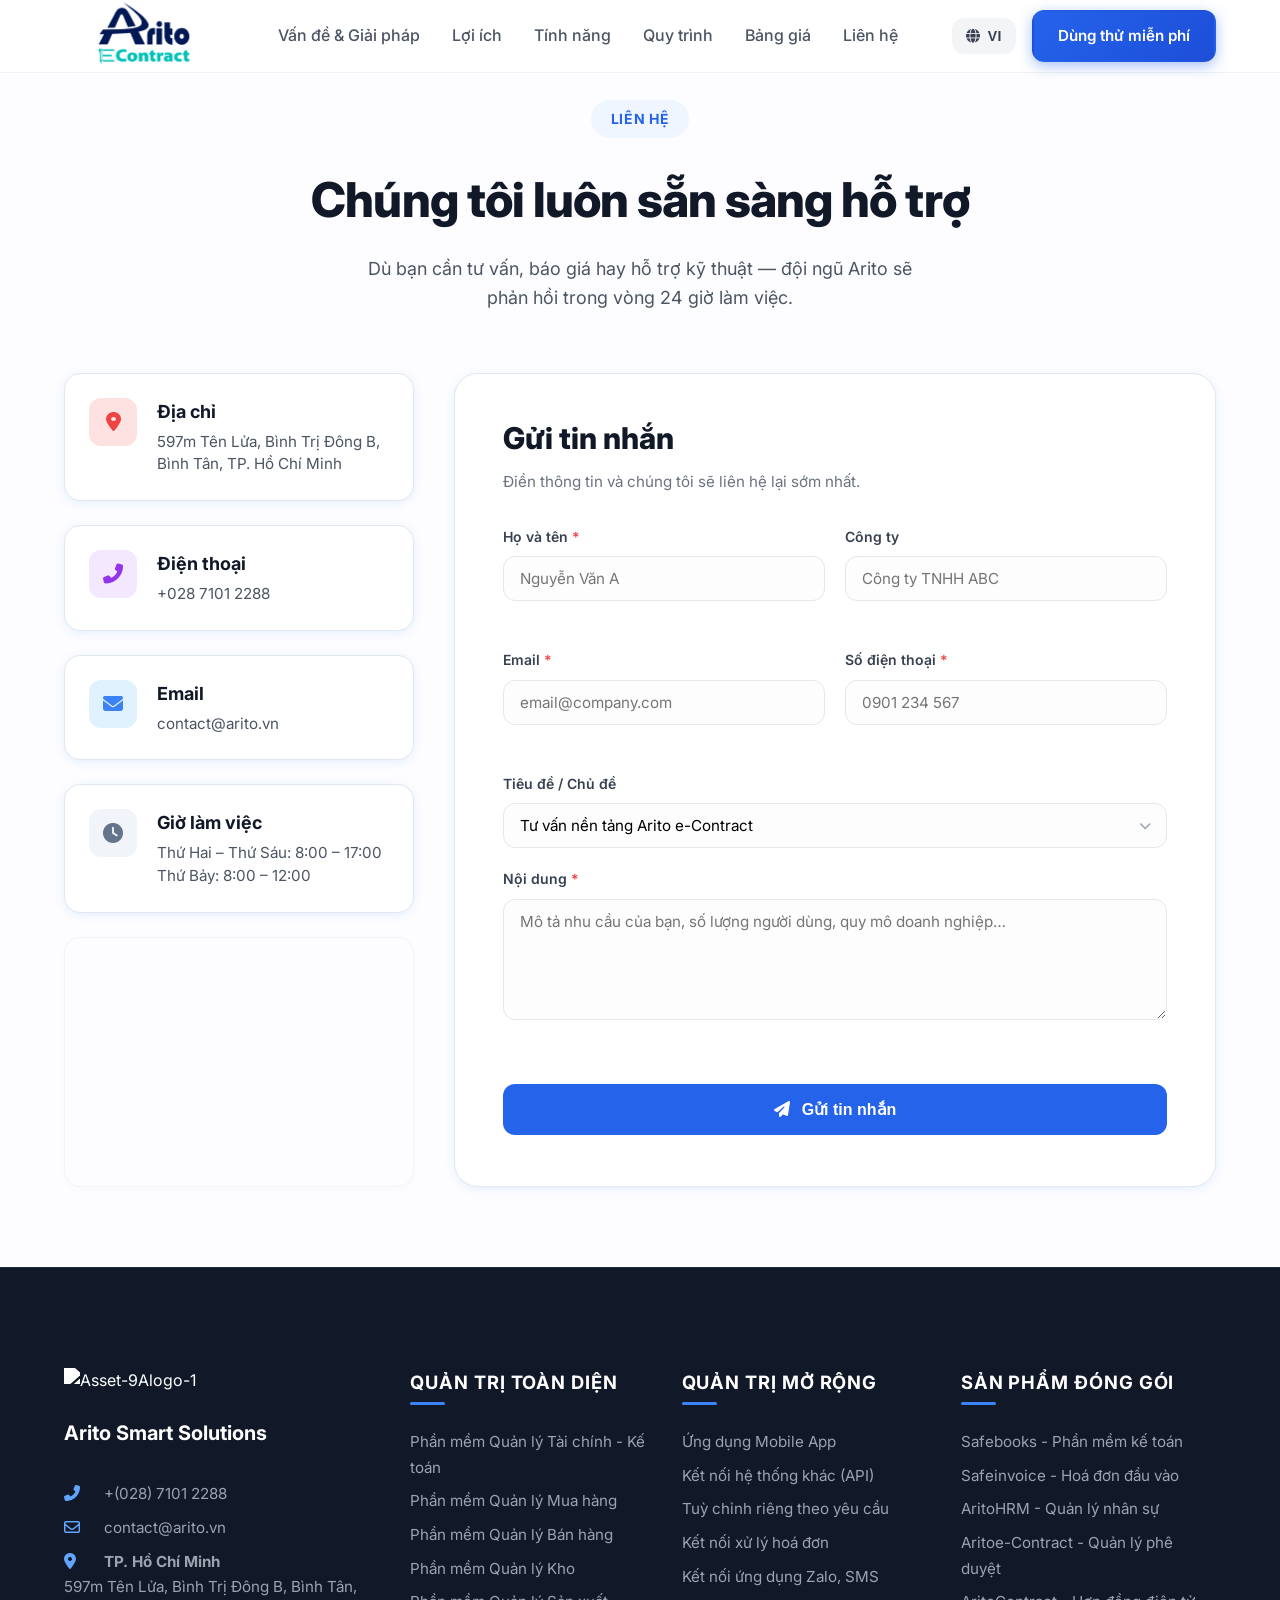
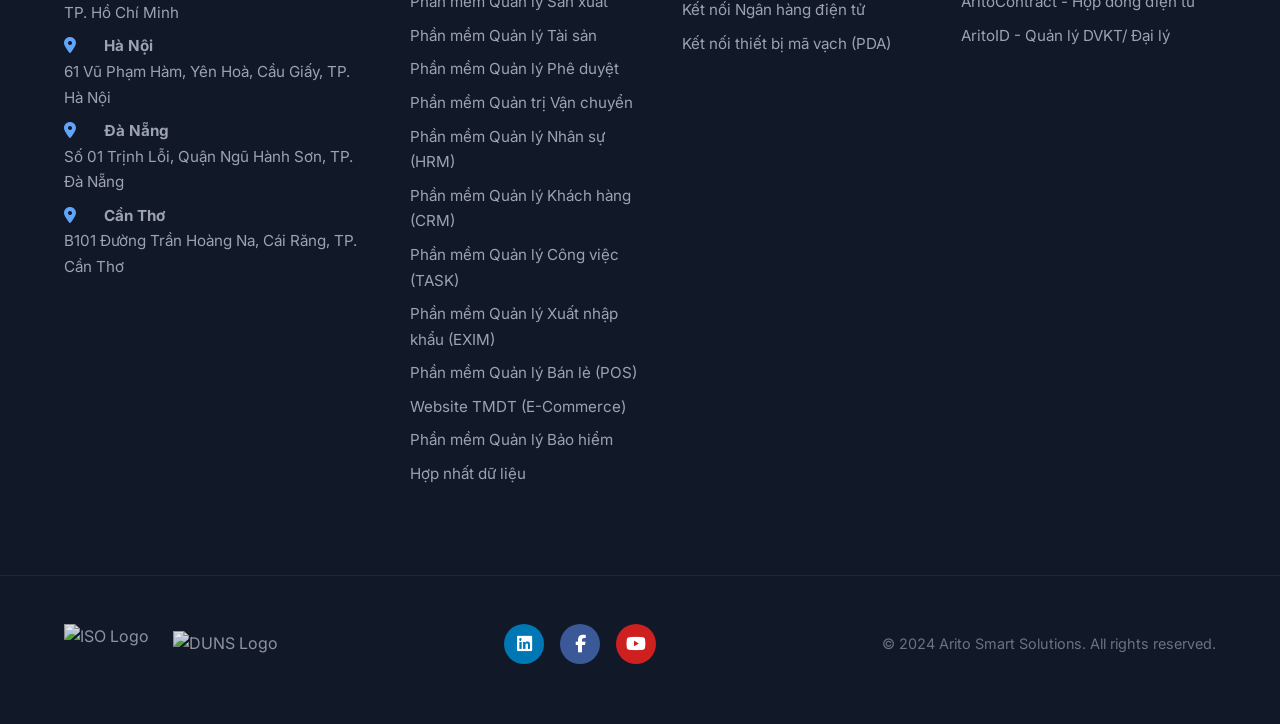
==== contact.html @ e67e804c "ds" ====
<!DOCTYPE html>
<html lang="vi">

<head>
    <meta charset="UTF-8">
    <meta name="viewport" content="width=device-width, initial-scale=1.0">
    <meta name="description"
        content="Liên hệ với Arito Technology Solutions - Hỗ trợ kỹ thuật, tư vấn giải pháp và báo giá dự án.">
    <title>Liên hệ | Arito Smart Solutions</title>

    <!-- Fonts -->
    <link rel="preconnect" href="https://fonts.googleapis.com">
    <link rel="preconnect" href="https://fonts.gstatic.com" crossorigin>
    <link href="https://fonts.googleapis.com/css2?family=Inter:wght@300;400;500;600;700;800&display=swap"
        rel="stylesheet">

    <!-- Icons -->
    <link rel="stylesheet" href="https://cdnjs.cloudflare.com/ajax/libs/font-awesome/6.5.1/css/all.min.css">

    <!-- Styles -->
    <link rel="stylesheet" href="style.css">

    <link rel="icon" href="images/logo_a.webp" type="image/webp">
</head>

<body class="contact-page">
    <!-- ==================== NAVBAR ==================== -->
    <div id="navbar-placeholder"></div>

    <main class="contact-main">
        <!-- ==================== CONTACT HERO ==================== -->
        <section class="contact-hero-v2">
            <div class="container">
                <div class="hero-header">
                    <span class="badge-v2">LIÊN HỆ</span>
                    <h1 class="main-title">Chúng tôi luôn sẵn sàng hỗ trợ</h1>
                    <p class="main-subtitle">
                        Dù bạn cần tư vấn, báo giá hay hỗ trợ kỹ thuật — đội ngũ Arito sẽ<br>
                        phản hồi trong vòng 24 giờ làm việc.
                    </p>
                </div>
            </div>
        </section>

        <!-- ==================== CONTACT CONTENT ==================== -->
        <section class="contact-content-v2">
            <div class="container">
                <div class="contact-grid-v2">
                    <!-- Left Column: Info Cards & Map -->
                    <div class="info-sidebar">
                        <div class="info-card-v2">
                            <div class="card-icon"><i class="fas fa-map-marker-alt"></i></div>
                            <div class="card-text">
                                <h3>Địa chỉ</h3>
                                <p>597m Tên Lửa, Bình Trị Đông B, Bình Tân, TP. Hồ Chí Minh</p>
                            </div>
                        </div>

                        <div class="info-card-v2">
                            <div class="card-icon"><i class="fas fa-phone-alt"></i></div>
                            <div class="card-text">
                                <h3>Điện thoại</h3>
                                <p>+028 7101 2288</p>
                            </div>
                        </div>

                        <div class="info-card-v2">
                            <div class="card-icon"><i class="fas fa-envelope"></i></div>
                            <div class="card-text">
                                <h3>Email</h3>
                                <p>contact@arito.vn</p>
                            </div>
                        </div>

                        <div class="info-card-v2">
                            <div class="card-icon"><i class="fas fa-clock"></i></div>
                            <div class="card-text">
                                <h3>Giờ làm việc</h3>
                                <p>Thứ Hai – Thứ Sáu: 8:00 – 17:00</p>
                                <p>Thứ Bảy: 8:00 – 12:00</p>
                            </div>
                        </div>

                        <div class="map-card-v2">
                            <iframe
                                src="https://www.google.com/maps/embed?pb=!1m18!1m12!1m3!1d3919.7719762647718!2d106.6045233151559!3d10.754853748026344!2m3!1f0!2f0!3f0!3m2!1i1024!2i768!4f13.1!3m3!1m2!1s0x31752d88f226737d%3A0x5e3a639bf714349e!2zQ09OSyBUWÛkgQ8O0UCBITeG7gXAgxJBpIE3hu6ljIE1ZWQ!5e0!3m2!1svi!2s!4v1708998123456"
                                width="100%" height="220" style="border:0;" allowfullscreen="" loading="lazy"
                                referrerpolicy="no-referrer-when-downgrade"></iframe>
                        </div>
                    </div>

                    <!-- Right Column: Form Card -->
                    <div class="form-card-v2">
                        <div id="contact-success" class="contact-success" style="display: none;">
                            <div class="success-icon">
                                <i class="fas fa-check-circle"></i>
                            </div>
                            <h2>Cảm ơn bạn đã liên hệ!</h2>
                            <p>Chúng tôi đã nhận được thông tin và sẽ phản hồi trong vòng <strong>24 giờ</strong> làm
                                việc.</p>
                            <button class="reset-btn-v2" id="contact-reset-btn" type="button">
                                Gửi liên hệ khác
                            </button>
                        </div>

                        <div id="contact-form-container">
                            <div class="form-header-v2">
                                <h2>Gửi tin nhắn</h2>
                                <p>Điền thông tin và chúng tôi sẽ liên hệ lại sớm nhất.</p>
                            </div>

                            <form id="contact-form" class="contact-form-v2" novalidate>
                                <div class="form-row-v2">
                                    <div class="form-group-v2">
                                        <label>Họ và tên <span>*</span></label>
                                        <input type="text" name="name" id="contact-name" placeholder="Nguyễn Văn A"
                                            required>
                                        <span class="error-msg" id="error-name"></span>
                                    </div>
                                    <div class="form-group-v2">
                                        <label>Công ty</label>
                                        <input type="text" name="company" id="contact-company"
                                            placeholder="Công ty TNHH ABC">
                                    </div>
                                </div>

                                <div class="form-row-v2">
                                    <div class="form-group-v2">
                                        <label>Email <span>*</span></label>
                                        <input type="email" name="email" id="contact-email"
                                            placeholder="email@company.com" required>
                                        <span class="error-msg" id="error-email"></span>
                                    </div>
                                    <div class="form-group-v2">
                                        <label>Số điện thoại <span>*</span></label>
                                        <input type="tel" name="phone" id="contact-phone" placeholder="0901 234 567"
                                            required>
                                        <span class="error-msg" id="error-phone"></span>
                                    </div>
                                </div>

                                <div class="form-group-v2">
                                    <label>Tiêu đề / Chủ đề</label>
                                    <div class="select-wrapper">
                                        <select name="subject" id="contact-subject">
                                            <option value="Tư vấn nền tảng Arito e-Contract">Tư vấn nền tảng Arito e-Contract</option>
                                            <option value="Đăng ký trải nghiệm Demo">Đăng ký trải nghiệm Demo</option>
                                            <option value="Báo giá bản quyền & triển khai">Báo giá bản quyền & triển khai</option>
                                            <option value="Tích hợp hệ thống (HRM/ERP...)">Tích hợp hệ thống (HRM/ERP...)</option>
                                            <option value="Hỗ trợ kỹ thuật & nghiệp vụ">Hỗ trợ kỹ thuật & nghiệp vụ</option>
                                            <option value="Khác">Khác</option>
                                        </select>
                                    </div>
                                </div>

                                <div class="form-group-v2">
                                    <label>Nội dung <span>*</span></label>
                                    <textarea name="message" id="contact-message"
                                        placeholder="Mô tả nhu cầu của bạn, số lượng người dùng, quy mô doanh nghiệp…"
                                        rows="5" required></textarea>
                                    <span class="error-msg" id="error-message"></span>
                                </div>

                                <button type="submit" class="submit-btn-v2" id="contact-submit-btn">
                                    <i class="fas fa-paper-plane"></i>
                                    <span>Gửi tin nhắn</span>
                                </button>
                            </form>
                        </div>
                    </div>
                </div>
            </div>
        </section>
    </main>

    <!-- ==================== FOOTER ==================== -->
    <div id="footer-placeholder"></div>

    <!-- Translations (required by script.js language switcher) -->
    <script src="translations.js"></script>
    <!-- Scripts -->
    <script src="components/navbar.js"></script>
    <script src="components/footer.js"></script>
    <!-- EmailJS SDK (must load before script.js) -->
    <script type="text/javascript" src="https://cdn.jsdelivr.net/npm/@emailjs/browser@4/dist/email.min.js"></script>
    <script src="script.js"></script>
</body>

</html>
---- style.css ----
/* ========================================
   Arito Approval - HR Document Management Platform
   Modern SaaS, Blue Theme, Light Mode
======================================== */

/* CSS Variables */
:root {
    --primary-50: #eff6ff;
    --primary-100: #dbeafe;
    --primary-200: #bfdbfe;
    --primary-300: #93c5fd;
    --primary-400: #60a5fa;
    --primary-500: #3b82f6;
    --primary-600: #2563eb;
    --primary-700: #1d4ed8;
    --primary-800: #1e40af;
    --primary-900: #1e3a8a;

    --gray-50: #f9fafb;
    --gray-100: #f3f4f6;
    --gray-200: #e5e7eb;
    --gray-300: #d1d5db;
    --gray-400: #9ca3af;
    --gray-500: #6b7280;
    --gray-600: #4b5563;
    --gray-700: #374151;
    --gray-800: #1f2937;
    --gray-900: #111827;

    --success: #10b981;
    --success-light: #d1fae5;
    --warning: #f59e0b;
    --danger: #ef4444;
    --danger-light: #fee2e2;

    --white: #ffffff;
    --shadow-sm: 0 1px 2px 0 rgb(0 0 0 / 0.05);
    --shadow: 0 4px 6px -1px rgb(0 0 0 / 0.1);
    --shadow-md: 0 10px 15px -3px rgb(0 0 0 / 0.1);
    --shadow-lg: 0 25px 50px -12px rgb(0 0 0 / 0.15);
    --shadow-xl: 0 35px 60px -15px rgb(0 0 0 / 0.2);

    --radius-sm: 0.375rem;
    --radius: 0.5rem;
    --radius-md: 0.75rem;
    --radius-lg: 1rem;
    --radius-xl: 1.5rem;
    --radius-full: 9999px;

    --transition: all 0.3s ease;
    --transition-fast: all 0.15s ease;
    --transition-slow: all 0.5s ease;

    /* Extra Icon Colors */
    --accent-indigo: #6366f1;
    --accent-purple: #8b5cf6;
    --accent-teal: #14b8a6;
    --accent-gold: #f59e0b;
    --accent-cyan: #06b6d4;
}

/* Reset & Base */
*,
*::before,
*::after {
    box-sizing: border-box;
    margin: 0;
    padding: 0;
}

html {
    scroll-behavior: smooth;
    font-size: 16px;
}

body {
    font-family: 'Inter', -apple-system, BlinkMacSystemFont, sans-serif;
    line-height: 1.6;
    color: var(--gray-700);
    background: var(--white);
    overflow-x: hidden;
}

a {
    text-decoration: none;
    color: inherit;
    transition: var(--transition);
}

img {
    max-width: 100%;
    height: auto;
}

/* Container */
.container {
    max-width: 1200px;
    margin: 0 auto;
    padding: 0 1.5rem;
}

/* ========================================
   Navigation
======================================== */
.navbar {
    position: fixed;
    top: 0;
    left: 0;
    right: 0;
    z-index: 1000;
    background: rgba(255, 255, 255, 0.9);
    backdrop-filter: blur(20px);
    border-bottom: 1px solid rgba(0, 0, 0, 0.05);
    transition: var(--transition);
}

.navbar.scrolled {
    box-shadow: var(--shadow);
}

.nav-container {
    display: flex;
    align-items: center;
    justify-content: space-between;
    height: 72px;
}

.logo {
    display: flex;
    align-items: center;
    gap: 0.5rem;
    font-weight: 700;
    font-size: 1.5rem;
    margin-top: 0.5rem;

    color: var(--primary-700);
}

.logo-icon {
    font-size: 1.75rem;
}

.nav-links {
    display: flex;
    gap: 2rem;
}

.nav-links a {
    font-weight: 500;
    color: var(--gray-600);
    position: relative;
    padding: 0.5rem 0;
}

.nav-links a::after {
    content: '';
    position: absolute;
    bottom: 0;
    left: 0;
    width: 0;
    height: 2px;
    background: var(--primary-600);
    transition: var(--transition);
}

.nav-links a:hover {
    color: var(--primary-600);
}

.nav-links a:hover::after {
    width: 100%;
}

.nav-buttons {
    display: flex;
    gap: 1rem;
    align-items: center;
}

/* Language Switcher */
.language-switcher {
    position: relative;
}

.lang-btn {
    display: flex;
    align-items: center;
    gap: 0.5rem;
    padding: 0.5rem 0.75rem;
    background: var(--gray-100);
    border: 2px solid transparent;
    border-radius: var(--radius-md);
    color: var(--gray-700);
    font-weight: 600;
    font-size: 0.875rem;
    cursor: pointer;
    transition: var(--transition);
}

.lang-btn:hover {
    background: var(--gray-200);
    border-color: var(--primary-200);
}

.lang-btn svg {
    width: 18px;
    height: 18px;
}

#currentLang {
    font-weight: 700;
    letter-spacing: 0.5px;
}

.lang-dropdown {
    position: absolute;
    top: calc(100% + 0.5rem);
    right: 0;
    background: var(--white);
    border-radius: var(--radius-md);
    box-shadow: var(--shadow-lg);
    min-width: 180px;
    opacity: 0;
    visibility: hidden;
    transform: translateY(-10px);
    transition: var(--transition);
    z-index: 100;
    overflow: hidden;
}

.lang-dropdown.active {
    opacity: 1;
    visibility: visible;
    transform: translateY(0);
}

.lang-option {
    display: flex;
    align-items: center;
    gap: 0.75rem;
    width: 100%;
    padding: 0.75rem 1rem;
    background: transparent;
    border: none;
    color: var(--gray-700);
    font-weight: 500;
    font-size: 0.95rem;
    cursor: pointer;
    transition: var(--transition-fast);
    text-align: left;
}

.lang-option:hover {
    background: var(--primary-50);
    color: var(--primary-700);
}

.lang-option.active {
    background: var(--primary-100);
    color: var(--primary-700);
    font-weight: 600;
}

.lang-flag {
    font-size: 1.25rem;
    line-height: 1;
}

.mobile-menu-btn {
    display: none;
    flex-direction: column;
    gap: 5px;
    padding: 0.5rem;
    background: none;
    border: none;
    cursor: pointer;
}

.mobile-menu-btn span {
    width: 24px;
    height: 2px;
    background: var(--gray-700);
    transition: var(--transition);
}

/* Buttons */
.btn {
    display: inline-flex;
    align-items: center;
    justify-content: center;
    gap: 0.5rem;
    padding: 0.75rem 1.5rem;
    font-weight: 600;
    font-size: 0.95rem;
    border-radius: var(--radius-md);
    border: 2px solid transparent;
    cursor: pointer;
    transition: var(--transition);
    white-space: nowrap;
}

.btn-primary {
    background: linear-gradient(135deg, var(--primary-600), var(--primary-700));
    color: var(--white);
    box-shadow: 0 4px 14px rgba(37, 99, 235, 0.4);
}

.btn-primary:hover {
    transform: translateY(-2px);
    box-shadow: 0 6px 20px rgba(37, 99, 235, 0.5);
}

.btn-secondary {
    background: var(--gray-100);
    color: var(--gray-700);
}

.btn-secondary:hover {
    background: var(--gray-200);
}

.btn-outline {
    border-color: var(--primary-600);
    color: var(--primary-600);
    background: transparent;
}

.btn-outline:hover {
    background: var(--primary-50);
}

.btn-white {
    background: var(--white);
    color: var(--primary-700);
    box-shadow: var(--shadow-md);
}

.btn-white:hover {
    transform: translateY(-2px);
    box-shadow: var(--shadow-lg);
}

.btn-outline-white {
    border-color: var(--white);
    color: var(--white);
    background: transparent;
}

.btn-outline-white:hover {
    background: rgba(255, 255, 255, 0.1);
}

.btn-lg {
    padding: 1rem 2rem;
    font-size: 1.1rem;
}

.btn-block {
    width: 100%;
}

/* ========================================
   Hero Section
======================================== */
.hero {
    position: relative;
    min-height: 100vh;
    display: flex;
    align-items: center;
    padding: 120px 0 80px;
    background: linear-gradient(180deg, var(--primary-50) 0%, var(--white) 100%);
    overflow: hidden;
}

.hero-bg-shapes {
    position: absolute;
    inset: 0;
    overflow: hidden;
    pointer-events: none;
}

.shape {
    position: absolute;
    border-radius: 50%;
    filter: blur(80px);
    opacity: 0.5;
}

.shape-1 {
    width: 600px;
    height: 600px;
    background: var(--primary-200);
    top: -200px;
    right: -100px;
    animation: float 20s ease-in-out infinite;
}

.shape-2 {
    width: 400px;
    height: 400px;
    background: var(--primary-300);
    bottom: -100px;
    left: -100px;
    animation: float 15s ease-in-out infinite reverse;
}

.shape-3 {
    width: 300px;
    height: 300px;
    background: var(--primary-100);
    top: 50%;
    left: 30%;
    animation: float 18s ease-in-out infinite;
}

@keyframes float {

    0%,
    100% {
        transform: translate(0, 0) rotate(0deg);
    }

    25% {
        transform: translate(20px, -30px) rotate(5deg);
    }

    50% {
        transform: translate(-10px, 20px) rotate(-5deg);
    }

    75% {
        transform: translate(30px, 10px) rotate(3deg);
    }
}

.hero-container {
    display: grid;
    grid-template-columns: 1fr 1fr;
    gap: 4rem;
    align-items: center;
    position: relative;
    z-index: 1;
}

.hero-badge {
    display: inline-flex;
    align-items: center;
    gap: 0.5rem;
    padding: 0.5rem 1rem;
    background: var(--white);
    border-radius: var(--radius-full);
    box-shadow: var(--shadow);
    font-size: 0.875rem;
    font-weight: 500;
    color: var(--primary-700);
    margin-bottom: 1.5rem;
}

.badge-icon {
    font-size: 1rem;
}

.hero-title {
    font-size: 3.5rem;
    font-weight: 800;
    line-height: 1.1;
    color: var(--gray-900);
    margin-bottom: 1.5rem;
}

.gradient-text {
    background: linear-gradient(135deg, var(--primary-600), var(--primary-400));
    -webkit-background-clip: text;
    -webkit-text-fill-color: transparent;
    background-clip: text;
}

.hero-subtitle {
    font-size: 1.25rem;
    color: var(--gray-600);
    margin-bottom: 2rem;
    max-width: 500px;
}

.hero-cta {
    display: flex;
    gap: 1rem;
    margin-bottom: 2rem;
    flex-wrap: wrap;
}

.trust-indicators {
    display: flex;
    gap: 2rem;
    flex-wrap: wrap;
}

.trust-item {
    display: flex;
    align-items: center;
    gap: 0.5rem;
    font-size: 0.9rem;
    color: var(--gray-600);
}

.trust-icon {
    color: var(--success);
    font-weight: bold;
}

/* Phone Mockup */
.hero-visual {
    display: flex;
    justify-content: center;
    perspective: 1000px;
}

.phone-mockup {
    position: relative;
}

.phone-frame {
    width: 280px;
    height: 560px;
    background: linear-gradient(145deg, #1f2937, #111827);
    border-radius: 40px;
    padding: 12px;
    box-shadow: var(--shadow-xl), 0 0 0 2px rgba(255, 255, 255, 0.1) inset;
    animation: phoneFloat 6s ease-in-out infinite;
}

@keyframes phoneFloat {

    0%,
    100% {
        transform: translateY(0) rotateY(-5deg) rotateX(5deg);
    }

    50% {
        transform: translateY(-20px) rotateY(5deg) rotateX(-5deg);
    }
}

.phone-screen {
    width: 100%;
    height: 100%;
    background: var(--white);
    border-radius: 30px;
    overflow: hidden;
    display: flex;
    flex-direction: column;
}

.app-header {
    display: flex;
    justify-content: space-between;
    align-items: center;
    padding: 1rem;
    background: linear-gradient(135deg, var(--primary-600), var(--primary-700));
    color: var(--white);
}

.app-logo {
    font-weight: 700;
    font-size: 1rem;
}

.app-status {
    font-size: 0.75rem;
    opacity: 0.9;
    animation: pulse 2s ease-in-out infinite;
}

@keyframes pulse {

    0%,
    100% {
        opacity: 0.9;
    }

    50% {
        opacity: 0.5;
    }
}

.document-preview {
    flex: 1;
    padding: 1rem;
    display: flex;
    flex-direction: column;
    gap: 0.75rem;
}

.doc-header-label {
    font-size: 0.75rem;
    font-weight: 700;
    color: var(--primary-700);
    text-align: center;
    padding: 0.5rem;
    background: var(--primary-50);
    border-radius: var(--radius-sm);
}

.doc-header {
    height: 20px;
    background: var(--gray-200);
    border-radius: var(--radius-sm);
    width: 60%;
}

.doc-line {
    height: 10px;
    background: var(--gray-100);
    border-radius: var(--radius-sm);
}

.doc-line.short {
    width: 40%;
}

.doc-line.medium {
    width: 70%;
}

.signature-area {
    margin-top: auto;
    padding: 1rem;
    border: 2px dashed var(--primary-300);
    border-radius: var(--radius);
    background: var(--primary-50);
    text-align: center;
}

.signature-animation {
    height: 60px;
    display: flex;
    align-items: center;
    justify-content: center;
}

.signature-svg {
    width: 100%;
    height: 100%;
}

.signature-path {
    stroke-dasharray: 300;
    stroke-dashoffset: 300;
    animation: drawSignature 3s ease-in-out infinite;
}

@keyframes drawSignature {
    0% {
        stroke-dashoffset: 300;
    }

    50% {
        stroke-dashoffset: 0;
    }

    100% {
        stroke-dashoffset: 0;
    }
}

.signature-label {
    font-size: 0.75rem;
    color: var(--gray-500);
    margin-top: 0.5rem;
    display: block;
}

.app-footer {
    padding: 1rem;
}

.sign-btn {
    width: 100%;
    padding: 0.75rem;
    background: linear-gradient(135deg, var(--primary-600), var(--primary-700));
    color: var(--white);
    border: none;
    border-radius: var(--radius);
    font-weight: 600;
    cursor: pointer;
}

.sign-btn.pulse {
    animation: btnPulse 2s ease-in-out infinite;
}

@keyframes btnPulse {

    0%,
    100% {
        box-shadow: 0 0 0 0 rgba(37, 99, 235, 0.4);
    }

    50% {
        box-shadow: 0 0 0 10px rgba(37, 99, 235, 0);
    }
}

/* Floating badges */
.floating-badge {
    position: absolute;
    display: flex;
    align-items: center;
    gap: 0.5rem;
    padding: 0.75rem 1rem;
    background: var(--white);
    border-radius: var(--radius);
    box-shadow: var(--shadow-lg);
    font-size: 0.85rem;
    font-weight: 500;
    color: var(--gray-700);
    animation: badgeFloat 4s ease-in-out infinite;
}

.badge-1 {
    top: 20%;
    right: -60px;
    animation-delay: 0s;
}

.badge-2 {
    bottom: 30%;
    left: -80px;
    animation-delay: 2s;
}

@keyframes badgeFloat {

    0%,
    100% {
        transform: translateY(0);
    }

    50% {
        transform: translateY(-10px);
    }
}

.fb-icon {
    color: var(--success);
}

/* Scroll indicator */
.hero-scroll-indicator {
    position: absolute;
    bottom: 2rem;
    left: 50%;
    transform: translateX(-50%);
    display: flex;
    flex-direction: column;
    align-items: center;
    gap: 0.5rem;
    color: var(--gray-400);
    font-size: 0.8rem;
    animation: scrollBounce 2s ease-in-out infinite;
}

.scroll-mouse {
    width: 24px;
    height: 40px;
    border: 2px solid var(--gray-300);
    border-radius: 12px;
    position: relative;
}

.scroll-mouse::before {
    content: '';
    position: absolute;
    top: 8px;
    left: 50%;
    transform: translateX(-50%);
    width: 4px;
    height: 8px;
    background: var(--primary-500);
    border-radius: 2px;
    animation: scrollDown 2s ease-in-out infinite;
}

@keyframes scrollDown {

    0%,
    100% {
        opacity: 1;
        top: 8px;
    }

    50% {
        opacity: 0.3;
        top: 20px;
    }
}

@keyframes scrollBounce {

    0%,
    100% {
        transform: translateX(-50%) translateY(0);
    }

    50% {
        transform: translateX(-50%) translateY(10px);
    }
}

/* ========================================
   Section Styles
======================================== */
section {
    padding: 100px 0;
}

.section-header {
    text-align: center;
    margin-bottom: 4rem;
}

.section-badge {
    display: inline-block;
    padding: 0.5rem 1rem;
    background: var(--primary-100);
    color: var(--primary-700);
    font-weight: 600;
    font-size: 0.875rem;
    border-radius: var(--radius-full);
    margin-bottom: 1rem;
}

.section-title {
    font-size: 2.5rem;
    font-weight: 800;
    color: var(--gray-900);
    margin-bottom: 1rem;
}

.section-desc {
    font-size: 1.125rem;
    color: var(--gray-500);
    max-width: 600px;
    margin: 0 auto;
}

/* ========================================
   Problem Solution Section - New Design
======================================== */
.problem-solution {
    background: var(--gray-50);
}

/* Problem/Solution Cards Grid */
.ps-cards-grid {
    display: grid;
    grid-template-columns: 1fr auto 1fr;
    gap: 2rem;
    margin-bottom: 4rem;
}

.ps-column {
    display: flex;
    flex-direction: column;
    gap: 1rem;
}

.ps-column-header {
    display: flex;
    align-items: center;
    gap: 0.75rem;
    padding: 1rem 1.5rem;
    border-radius: var(--radius-lg);
    margin-bottom: 0.5rem;
}

.ps-column-header h3 {
    font-size: 1.25rem;
    font-weight: 700;
}

.problem-header {
    background: var(--danger-light);
    color: var(--danger);
}

.solution-header {
    background: var(--success-light);
    color: var(--success);
}

.ps-icon {
    font-size: 1.5rem;
}

.ps-card {
    display: flex;
    gap: 1rem;
    padding: 1.25rem;
    background: var(--white);
    border-radius: var(--radius-lg);
    border: 1px solid var(--gray-200);
    transition: var(--transition);
}

.ps-card:hover {
    transform: translateY(-4px);
    box-shadow: var(--shadow-md);
}

.problem-card {
    border-left: 4px solid var(--danger);
}

.solution-card {
    border-left: 4px solid var(--success);
}

.ps-card-icon {
    width: 48px;
    height: 48px;
    display: flex;
    align-items: center;
    justify-content: center;
    font-size: 1.5rem;
    flex-shrink: 0;
    border-radius: var(--radius-md);
    background: var(--gray-50);
    transition: var(--transition);
}

.problem-card .ps-card-icon {
    background: rgba(239, 68, 68, 0.1);
    color: var(--danger);
}

.solution-card .ps-card-icon {
    background: rgba(16, 185, 129, 0.1);
    color: var(--success);
    box-shadow: 0 4px 12px rgba(16, 185, 129, 0.1);
}

.ps-card:hover .ps-card-icon {
    transform: scale(1.1);
}

.ps-card-content h4 {
    font-size: 1rem;
    font-weight: 600;
    color: var(--gray-800);
    margin-bottom: 0.25rem;
}

.ps-card-content p {
    font-size: 0.875rem;
    color: var(--gray-500);
}

/* Arrow Divider */
.ps-arrow-divider {
    display: flex;
    flex-direction: column;
    align-items: center;
    justify-content: center;
    gap: 1rem;
}

.arrow-line {
    width: 3px;
    flex: 1;
    background: linear-gradient(180deg, var(--gray-200), var(--primary-300), var(--gray-200));
}

.arrow-icon {
    width: 50px;
    height: 50px;
    background: var(--white);
    border: 2px solid var(--primary-200);
    border-radius: 50%;
    display: flex;
    align-items: center;
    justify-content: center;
    color: var(--primary-600);
    font-size: 1.25rem;
    box-shadow: var(--shadow-sm);
    z-index: 2;
    transition: var(--transition);
}

.ps-arrow-divider:hover .arrow-icon {
    background: var(--primary-600);
    color: var(--white);
    transform: scale(1.1);
    box-shadow: 0 0 20px rgba(37, 99, 235, 0.3);
}

/* Comparison Table Section - New Image Match Style */
.comparison-section {
    background: transparent;
    padding: 2rem 0;
    box-shadow: none;
    border-radius: 0;
}

.comparison-table-wrapper.simple-style {
    background: var(--white);
    border-radius: 12px;
    box-shadow: 0 4px 20px rgba(0, 0, 0, 0.05);
    /* Soft shadow like image */
    overflow: hidden;
    /* For rounded corners on headers */
    padding: 0;
    /* Let table fill */
}

.comparison-table {
    width: 100%;
    border-collapse: collapse;
    font-size: 0.95rem;
}

/* Header Styles */
.comparison-table thead {
    background: transparent;
    /* Reset default gradient */
}

.comparison-table th {
    padding: 1.5rem 1rem;
    font-weight: 600;
    font-size: 1rem;
    text-align: center;
    border-bottom: 1px solid var(--gray-100);
}

.criteria-header {
    background: var(--gray-50);
    /* Or very light gray to differentiate */
    background: #fdfdfd;
    /* Almost white */
    width: 25%;
}

.traditional-header {
    background: #FEE2E2;
    /* Light Red */
    color: #DC2626;
    /* Red 600 */
    width: 37.5%;
}

.digital-header {
    background: #D1FAE5;
    /* Light Green */
    color: #059669;
    /* Green 600 */
    width: 37.5%;
}

.header-icon {
    margin-right: 0.5rem;
    font-size: 1.1rem;
}

/* Body Styles */
.comparison-table td {
    padding: 1.25rem 1rem;
    border-bottom: 1px solid #f3f4f6;
    /* Very light gray border */
    vertical-align: middle;
}

.comparison-table tr:last-child td {
    border-bottom: none;
}

.comparison-table tbody tr:hover {
    background: #fafafa;
    /* Very subtle hover */
}

.criteria-cell {
    font-weight: 700;
    color: var(--gray-800);
    text-align: left;
    padding-left: 2rem;
    /* Indent slightly */
}

.traditional-cell {
    color: var(--gray-500);
    background-color: rgb(255, 200, 200, 0.15);
    text-align: center;
}

.digital-cell {
    color: #10B981;
    /* Green color for text */
    font-weight: 600;
    background-color: rgba(151, 255, 186, 0.15);
    text-align: center;
}

/* ========================================
   Benefits Section
======================================== */
/* Benefits Slider Styles */
.benefits-slider-container {
    position: relative;
    max-width: 900px;
    margin: 0 auto;
    overflow: hidden;
    padding: 20px;
}

.benefits-track {
    display: flex;
    transition: transform 0.6s cubic-bezier(0.4, 0, 0.2, 1);
}

.benefit-slide {
    flex: 0 0 100%;
    padding: 0 1rem;
    opacity: 0.3;
    transform: scale(0.9);
    transition: all 0.6s ease;
}

.benefit-slide.active {
    opacity: 1;
    transform: scale(1);
}

.benefit-card {
    background: var(--white);
    padding: 3rem;
    border-radius: var(--radius-xl);
    border: 1px solid rgba(37, 99, 235, 0.1);
    text-align: center;
    box-shadow: 0 10px 40px rgba(0, 0, 0, 0.05);
    transition: var(--transition);
    max-width: 700px;
    margin: 0 auto;
}

.benefit-card:hover {
    box-shadow: 0 20px 60px rgba(37, 99, 235, 0.08);
}

.benefit-icon {
    width: 90px;
    height: 90px;
    margin: 0 auto 2rem;
    background: linear-gradient(135deg, var(--primary-600), var(--primary-700));
    color: var(--white);
    border-radius: 24px;
    display: flex;
    align-items: center;
    justify-content: center;
    font-size: 2.5rem;
    box-shadow: 0 12px 24px rgba(37, 99, 235, 0.25);
    transition: var(--transition);
}

/* --- Legal & Security Enhancements --- */
.legal-simple-list {
    margin-top: 2.5rem;
    display: flex;
    flex-direction: column;
    gap: 1.5rem;
}

.legal-simple-item {
    display: flex;
    gap: 1.5rem;
    align-items: center;
    padding: 1.5rem;
    background: rgba(255, 255, 255, 0.05);
    border: 1px solid rgba(255, 255, 255, 0.05);
    border-radius: var(--radius-lg);
    transition: var(--transition);
    box-shadow: 0 4px 10px rgba(0, 0, 0, 0.1);
}

.legal-simple-item:hover {
    background: rgba(255, 255, 255, 0.08);
    transform: translateY(-5px);
    border-color: rgba(59, 130, 246, 0.2);
    box-shadow: 0 10px 30px rgba(0, 0, 0, 0.2);
}

.legal-simple-item .legal-icon {
    width: 65px;
    height: 65px;
    background: var(--white);
    border-radius: var(--radius-md);
    display: flex;
    align-items: center;
    justify-content: center;
    flex-shrink: 0;
    box-shadow: var(--shadow-md);
    transition: var(--transition);
    padding: 10px;
}

.legal-simple-item .legal-icon img {
    width: 100%;
    height: 100%;
    object-fit: contain;
}

.legal-simple-item:hover .legal-icon {
    transform: scale(1.1) rotate(5deg);
    box-shadow: 0 12px 25px rgba(37, 99, 235, 0.5);
}

.legal-item-text h4 {
    color: white;
    margin-bottom: 0.5rem;
    font-size: 1rem;
    font-weight: 700;
}

.legal-item-text p {
    color: var(--primary-200);
    font-size: 0.875rem;
    line-height: 1.5;
    opacity: 0.9;
}

.legal-commitment-box {
    margin-top: 4rem;
    padding: 3.5rem 2rem;
    background: radial-gradient(circle at top left, var(--primary-900), #0a0f1d);
    border: 1px solid rgba(255, 255, 255, 0.1);
    border-radius: var(--radius-xl);
    position: relative;
    overflow: hidden;
    text-align: center;
    box-shadow: 0 20px 40px rgba(0, 0, 0, 0.3), inset 0 0 20px rgba(59, 130, 246, 0.1);
    animation: quoteGlow 6s ease-in-out infinite;
}

.legal-commitment-box::before {
    content: '\f10d';
    font-family: 'Font Awesome 5 Free';
    font-weight: 900;
    position: absolute;
    top: 1rem;
    left: 2rem;
    font-size: 3rem;
    color: rgba(59, 130, 246, 0.2);
    opacity: 0.5;
}

.legal-commitment-box::after {
    content: '\f10e';
    font-family: 'Font Awesome 5 Free';
    font-weight: 900;
    position: absolute;
    bottom: 1rem;
    right: 2rem;
    font-size: 3rem;
    color: rgba(59, 130, 246, 0.2);
    opacity: 0.5;
}

.legal-commitment-box p {
    color: #fff;
    font-size: 1.5rem;
    font-weight: 600;
    line-height: 1.6;
    margin: 0;
    font-style: italic;
    background: linear-gradient(135deg, #fff 0%, var(--primary-200) 100%);
    -webkit-background-clip: text;
    background-clip: text;
    -webkit-text-fill-color: transparent;
    text-shadow: 0 10px 20px rgba(0, 0, 0, 0.2);
    position: relative;
    z-index: 2;
}

@keyframes quoteGlow {

    0%,
    100% {
        box-shadow: 0 20px 40px rgba(0, 0, 0, 0.3), inset 0 0 20px rgba(59, 130, 246, 0.1);
    }

    50% {
        box-shadow: 0 20px 50px rgba(37, 99, 235, 0.2), inset 0 0 30px rgba(59, 130, 246, 0.2);
    }
}

/* ========================================
   Pricing Section - Hybrid Tier List
======================================== */
.pricing {
    background: #fcfcfd;
    padding: 100px 0;
}

.pricing-grid {
    display: grid;
    grid-template-columns: repeat(3, 1fr);
    gap: 2rem;
    max-width: 1200px;
    margin: 0 auto;
}

.pricing-card {
    background: var(--white);
    border-radius: 20px;
    padding: 2.5rem 1.5rem;
    border: 1px solid var(--gray-100);
    box-shadow: 0 4px 20px rgba(0, 0, 0, 0.03);
    /* display: flex; */
    flex-direction: column;
    height: 100%;
    transition: var(--transition);
    position: relative;
    overflow: hidden;
}

.pricing-card.highlight {
    border: 2px solid #8b5cf6;
    box-shadow: 0 10px 40px rgba(139, 92, 246, 0.08);
}

/* Ribbon Styling */
.ribbon-wrapper {
    width: 150px;
    height: 150px;
    overflow: hidden;
    position: absolute;
    top: -5px;
    left: -5px;
    z-index: 10;
}

.ribbon {
    font-weight: 700;
    text-align: center;
    transform: rotate(-45deg);
    position: relative;
    padding: 7px 0;
    left: -50px;
    top: 30px;
    width: 200px;
    background-color: var(--danger);
    color: var(--white);
    font-size: 0.7rem;
    text-transform: uppercase;
    box-shadow: 0 5px 10px rgba(0, 0, 0, 0.1);
    letter-spacing: 0.5px;
}

.ribbon::before,
.ribbon::after {
    content: "";
    border-top: 3px solid #b91c1c;
    /* Darker red for shadow */
    border-left: 3px solid transparent;
    border-right: 3px solid transparent;
    position: absolute;
    bottom: -3px;
}

.ribbon::before {
    left: 0;
}

.ribbon::after {
    right: 0;
}

.pricing-card-header {
    margin-bottom: 2rem;
    text-align: center;
    padding: 1.5rem 1rem;
    border-radius: 12px;
}

.package-name {
    font-size: 1.25rem;
    font-weight: 800;
    color: var(--gray-900);
    margin-bottom: 0.5rem;
}

.package-desc {
    font-size: 0.9rem;
    color: var(--gray-500);
}

.package-starter {
    background: linear-gradient(135deg, #eff6ff 0%, #dbeafe 100%);
    border: 1px solid #bfdbfe;
}

.package-professional {
    background: linear-gradient(135deg, #f5f3ff 0%, #ede9fe 100%);
    border: 1px solid #ddd6fe;
}

.package-enterprise {
    background: linear-gradient(135deg, #f8fafc 0%, #f1f5f9 100%);
    border: 1px solid #e2e8f0;
}

/* Tier Frames inside Cards */
.tier-list {
    display: flex;
    flex-direction: column;
    gap: 0.75rem;
    margin-top: auto;
}

.tier-frame {
    background: #f9fafb;
    border-radius: 12px;
    padding: 0.85rem 1.25rem;
    display: flex;
    align-items: center;
    justify-content: space-between;
    border: 1px solid transparent;
    transition: all 0.3s ease;
    cursor: pointer;
}

.tier-frame:hover {
    background: var(--white);
    border-color: var(--primary-100);
    box-shadow: 0 8px 15px rgba(0, 0, 0, 0.04);
    transform: translateY(-2px);
}

.pricing-card.highlight .tier-frame:hover {
    border-color: #ddd6fe;
}

.tier-name {
    font-weight: 600;
    color: var(--gray-700);
    font-size: 0.9rem;
}

.tier-price {
    font-weight: 800;
    color: var(--primary-700);
    font-size: 1rem;
}

.group-cta {
    margin-top: 1.5rem;
}

.group-cta .btn {
    width: 100%;
    padding: 1rem;
    font-weight: 700;
    font-size: 0.95rem;
}

/* Responsive */
@media (max-width: 1024px) {
    .pricing-grid {
        grid-template-columns: repeat(2, 1fr);
        padding: 0 1rem;
    }
}

@media (max-width: 768px) {
    .pricing-grid {
        grid-template-columns: 1fr;
        max-width: 400px;
    }
}

/* --- Final CTA Enhancements --- */
.cta-trust-markers {
    display: flex;
    justify-content: center;
    gap: 2rem;
    margin: 2rem 0;
    flex-wrap: wrap;
}

.marker {
    display: flex;
    align-items: center;
    gap: 0.5rem;
    color: white;
    font-size: 0.9rem;
    background: rgba(255, 255, 255, 0.1);
    padding: 0.5rem 1rem;
    border-radius: 50px;
}

.marker-icon {
    font-size: 1.1rem;
}

.cta-hotline {
    font-weight: 700;
    display: flex;
    align-items: center;
    gap: 0.75rem;
}

/* Consolidated Pricing Notes */
.pricing-notes {
    text-align: center;
    margin-top: 3rem;
    color: var(--gray-600);
    font-size: 0.95rem;
    display: flex;
    justify-content: center;
    align-items: center;
    gap: 3rem;
    flex-wrap: wrap;
    padding: 1.5rem;
    background: var(--gray-50);
    border-radius: var(--radius-md);
    border: 1px solid var(--gray-200);
}

.pricing-notes p {
    display: flex;
    align-items: center;
    gap: 0.75rem;
    font-weight: 500;
    margin: 0;
}

.pricing-notes i {
    color: var(--primary-600);
    font-size: 1.1rem;
}

@media (max-width: 768px) {
    .pricing-category-card.recommended {
        transform: none;
    }
}

.benefit-card h3 {
    font-size: 1.75rem;
    font-weight: 800;
    color: var(--gray-900);
    margin-bottom: 1.5rem;
    line-height: 1.2;
}

.benefit-card p {
    font-size: 1.1rem;
    color: var(--gray-600);
    line-height: 1.8;
}

.slider-controls {
    display: flex;
    justify-content: center;
    gap: 0.75rem;
    margin-top: 3rem;
}

.slider-dot {
    width: 12px;
    height: 12px;
    border-radius: 50%;
    background: var(--gray-300);
    border: none;
    cursor: pointer;
    transition: var(--transition);
}

.slider-dot.active {
    background: var(--primary-600);
    width: 30px;
    border-radius: var(--radius-full);
}

/* Highlight Row Styles */
.highlight-row-section {
    padding: 60px 0;
    background: var(--primary-900);
    position: relative;
    overflow: hidden;
}

.highlight-row-section::after {
    content: '';
    position: absolute;
    top: 0;
    left: 0;
    width: 100%;
    height: 100%;
    background: radial-gradient(circle at center, rgba(59, 130, 246, 0.15) 0%, transparent 70%);
    pointer-events: none;
}

.highlight-box {
    display: flex;
    align-items: center;
    justify-content: center;
    gap: 2rem;
    text-align: center;
}

.highlight-text {
    font-size: 1.5rem;
    font-weight: 600;
    color: var(--white);
    max-width: 900px;
    line-height: 1.6;
    font-style: italic;
}

.quote-icon {
    font-size: 2rem;
    color: rgba(255, 255, 255, 0.2);
}

/* ========================================
   Features Section - Highlighted Features
======================================== */
.features-grid {
    display: grid;
    grid-template-columns: repeat(3, 1fr);
    gap: 1.5rem;
}

.feature-item {
    background: var(--white);
    padding: 1.5rem;
    border-radius: var(--radius-lg);
    border: 1px solid var(--gray-200);
    transition: var(--transition);
    position: relative;
    overflow: hidden;
}

.feature-item::before {
    content: '';
    position: absolute;
    top: 0;
    left: 0;
    width: 100%;
    height: 3px;
    background: linear-gradient(90deg, var(--primary-500), var(--primary-300));
    transform: scaleX(0);
    transition: var(--transition);
}

.feature-item:hover {
    transform: translateY(-4px);
    box-shadow: var(--shadow);
}

.feature-item:hover::before {
    transform: scaleX(1);
}

.feature-icon {
    width: 70px;
    height: 70px;
    background: var(--primary-50);
    border-radius: var(--radius-lg);
    display: flex;
    align-items: center;
    justify-content: center;
    margin-bottom: 1.5rem;
    transition: var(--transition);
    padding: 12px;
}

.feature-icon img {
    width: 100%;
    height: 100%;
    object-fit: contain;
}



.feature-item h4 {
    font-size: 1rem;
    font-weight: 600;
    color: var(--gray-800);
    margin-bottom: 0.5rem;
}

.feature-item p {
    font-size: 0.875rem;
    color: var(--gray-500);
}

.features {
    background: var(--white);
    padding: 100px 0 120px;
}

/* Feature Highlight - 2 Column Layout */
.feature-highlight {
    display: grid;
    grid-template-columns: 1fr 1fr;
    gap: 5rem;
    align-items: center;
    margin-bottom: 6rem;
    padding: 0;
    background: transparent;
    border-radius: 0;
    box-shadow: none;
    transition: var(--transition);
}

.feature-highlight:last-child {
    margin-bottom: 0;
}

/* Reverse layout for alternating features */
.feature-highlight-reverse {
    grid-template-columns: 1fr 1fr;
}

.feature-highlight-reverse .feature-highlight-content {
    order: 1;
}

.feature-highlight-reverse .feature-highlight-image {
    order: 2;
}

/* Feature Image with Blue Background */
.feature-highlight-image {
    position: relative;
    padding: 3rem;
    background: linear-gradient(135deg, #EBF4FF 0%, #E0EFFE 100%);
    border-radius: var(--radius-xl);
    display: flex;
    align-items: center;
    justify-content: center;
}

.feature-mockup {
    position: relative;
    border-radius: var(--radius-lg);
    overflow: hidden;
    background: transparent;
    padding: 0;
    box-shadow: 0 20px 60px rgba(37, 99, 235, 0.15);
}

.feature-mockup img {
    width: 100%;
    height: auto;
    display: block;
    border-radius: var(--radius-lg);
}

/* Feature Content */
.feature-highlight-content {
    padding: 1rem 0;
}

.feature-highlight-content h3 {
    font-size: 2rem;
    font-weight: 800;
    color: var(--gray-900);
    margin-bottom: 1.25rem;
    line-height: 1.3;
}

.feature-highlight-content .feature-desc {
    font-size: 1.0625rem;
    color: var(--gray-600);
    margin-bottom: 2rem;
    line-height: 1.7;
}

/* Feature List with Arrow Icons */
.feature-list {
    list-style: none;
    padding: 0;
    margin: 0 0 2.5rem 0;
    display: flex;
    flex-direction: column;
    gap: 1.25rem;
}

.feature-list li {
    display: flex;
    gap: 1rem;
    align-items: flex-start;
    padding: 0;
    background: transparent;
    border-radius: 0;
    border-left: none;
    transition: var(--transition);
}

.feature-list li:hover {
    background: transparent;
    transform: translateX(0);
}

.feature-list li:hover .feature-arrow {
    transform: translateX(3px);
}

.feature-arrow {
    color: var(--primary-600);
    font-size: 1.125rem;
    font-weight: bold;
    flex-shrink: 0;
    margin-top: 0.25rem;
    transition: var(--transition);
}

.feature-list li div {
    flex: 1;
}

.feature-list li strong {
    color: var(--gray-900);
    font-weight: 600;
    display: inline;
    margin-bottom: 0;
}

.feature-list li div {
    font-size: 0.9375rem;
    color: var(--gray-600);
    line-height: 1.6;
}

/* Responsive Design */
@media (max-width: 968px) {

    .feature-highlight,
    .feature-highlight-reverse {
        grid-template-columns: 1fr;
        gap: 3rem;
        padding: 0;
        margin-bottom: 4rem;
    }

    .feature-highlight-reverse .feature-highlight-content {
        order: 1;
    }

    .feature-highlight-reverse .feature-highlight-image {
        order: 2;
    }

    .feature-highlight-content h3 {
        font-size: 1.75rem;
    }

    .feature-highlight-image {
        padding: 2rem;
    }
}


/* ========================================
   Legal Security Section - Two Column Layout
======================================== */
.legal-security {
    background: linear-gradient(135deg, var(--primary-900), var(--primary-800));
    color: var(--white);
}

.legal-content {
    display: grid;
    grid-template-columns: 1.5fr 1fr;
    gap: 4rem;
    align-items: center;
}

.legal-text .section-badge {
    background: rgba(255, 255, 255, 0.2);
    color: var(--white);
}

.legal-text .section-title {
    color: var(--white);
    text-align: left;
    margin-bottom: 1rem;
}

.legal-desc {
    color: var(--primary-200);
    margin-bottom: 2rem;
}

/* Two Column Legal Items */
.legal-columns {
    display: grid;
    grid-template-columns: 1fr 1fr;
    gap: 2rem;
}

.legal-column-title {
    font-size: 1.1rem;
    font-weight: 600;
    margin-bottom: 1rem;
    color: var(--white);
}

.legal-items {
    display: flex;
    flex-direction: column;
    gap: 1rem;
}

.legal-item {
    display: flex;
    gap: 0.75rem;
    padding: 1rem;
    background: rgba(255, 255, 255, 0.1);
    border-radius: var(--radius-lg);
    backdrop-filter: blur(10px);
    transition: var(--transition);
}

.legal-item:hover {
    background: rgba(255, 255, 255, 0.15);
    transform: translateX(5px);
}

.legal-icon {
    font-size: 1.25rem;
    flex-shrink: 0;
}

.legal-item h5 {
    font-size: 0.9rem;
    font-weight: 600;
    margin-bottom: 0.25rem;
}

.legal-item p {
    font-size: 0.8rem;
    color: var(--primary-200);
}

/* Shield Visual */
.shield-container {
    display: flex;
    flex-direction: column;
    align-items: center;
    gap: 2rem;
}

.shield {
    position: relative;
    width: 180px;
    height: 180px;
    display: flex;
    align-items: center;
    justify-content: center;
}

.shield-icon {
    font-size: 5rem;
    z-index: 2;
    animation: shieldPulse 3s ease-in-out infinite;
}

@keyframes shieldPulse {

    0%,
    100% {
        transform: scale(1);
    }

    50% {
        transform: scale(1.05);
    }
}

.shield-ring {
    position: absolute;
    width: 100%;
    height: 100%;
    border: 2px solid rgba(255, 255, 255, 0.3);
    border-radius: 50%;
    animation: ringPulse 3s ease-in-out infinite;
}

.shield-ring.ring-2 {
    width: 140%;
    height: 140%;
    animation-delay: 1.5s;
}

@keyframes ringPulse {

    0%,
    100% {
        transform: scale(1);
        opacity: 0.5;
    }

    50% {
        transform: scale(1.1);
        opacity: 0.2;
    }
}

.compliance-badges {
    display: flex;
    gap: 1rem;
    flex-wrap: wrap;
    justify-content: center;
}

.compliance-badge {
    padding: 0.5rem 1rem;
    background: rgba(255, 255, 255, 0.2);
    border-radius: var(--radius);
    font-size: 0.875rem;
    font-weight: 600;
}

/* ========================================
   How It Works Section - Step Tags
======================================== */
.how-it-works {
    background: var(--gray-50);
}

.steps-container {
    position: relative;
    display: grid;
    grid-template-columns: repeat(4, 1fr);
    gap: 2rem;
}

.steps-line {
    position: absolute;
    top: 40px;
    left: 12.5%;
    width: 75%;
    height: 3px;
    background: var(--gray-200);
}

.steps-line::after {
    content: '';
    position: absolute;
    top: 0;
    left: 0;
    height: 100%;
    width: 0;
    background: linear-gradient(90deg, var(--primary-500), var(--primary-300));
    animation: lineFill 2s ease-out forwards;
}

@keyframes lineFill {
    to {
        width: 100%;
    }
}

.step {
    text-align: center;
    position: relative;
}

.step-number {
    width: 80px;
    height: 80px;
    margin: 0 auto 1.5rem;
    background: var(--white);
    border: 3px solid var(--primary-500);
    border-radius: 50%;
    display: flex;
    align-items: center;
    justify-content: center;
    font-size: 1.5rem;
    font-weight: 800;
    color: var(--primary-600);
    position: relative;
    z-index: 2;
    transition: var(--transition);
}

.step:hover .step-number {
    background: var(--primary-500);
    color: var(--white);
    transform: scale(1.1);
}

.step-content {
    background: var(--white);
    padding: 1.5rem;
    border-radius: var(--radius-lg);
    box-shadow: var(--shadow);
    transition: var(--transition);
}

.step:hover .step-content {
    transform: translateY(-5px);
    box-shadow: var(--shadow-lg);
}

.step-icon {
    font-size: 2rem;
    margin-bottom: 0.75rem;
}

.step-content h4 {
    font-size: 1rem;
    font-weight: 600;
    color: var(--gray-800);
    margin-bottom: 0.5rem;
}

.step-content p {
    font-size: 0.875rem;
    color: var(--gray-500);
    margin-bottom: 0.75rem;
}

/* Step Tags */
.step-tags {
    display: flex;
    flex-wrap: wrap;
    gap: 0.5rem;
    justify-content: center;
}

.step-tag {
    padding: 0.25rem 0.75rem;
    background: var(--primary-100);
    color: var(--primary-700);
    border-radius: var(--radius-full);
    font-size: 0.75rem;
    font-weight: 600;
}

/* ========================================
   Use Cases Section - 6 Cards Grid
======================================== */
.use-cases-grid {
    display: grid;
    grid-template-columns: repeat(3, 1fr);
    gap: 1.5rem;
}

.use-case-card {
    background: var(--white);
    padding: 2rem;
    border-radius: var(--radius-lg);
    border: 1px solid var(--gray-200);
    text-align: center;
    transition: var(--transition);
}

.use-case-card:hover {
    transform: translateY(-8px);
    box-shadow: var(--shadow-lg);
    border-color: var(--primary-300);
}

.uc-icon {
    width: 90px;
    height: 90px;
    margin: 0 auto 1.5rem;
    display: flex;
    align-items: center;
    justify-content: center;
    padding: 5px;
}

.uc-icon img {
    width: 100%;
    height: 100%;
    object-fit: contain;
}

.use-case-card h4 {
    font-size: 1.125rem;
    font-weight: 600;
    color: var(--gray-800);
    margin-bottom: 0.5rem;
}

.use-case-card p {
    font-size: 0.875rem;
    color: var(--gray-500);
}

/* ========================================
   Social Proof Section - Logo Placeholders
======================================== */
.social-proof {
    background: linear-gradient(180deg, var(--primary-50) 0%, var(--white) 100%);
}

.stats-grid {
    display: grid;
    grid-template-columns: repeat(4, 1fr);
    gap: 2rem;
    margin-bottom: 4rem;
}

.stat-item {
    text-align: center;
}

.stat-number {
    font-size: 3rem;
    font-weight: 800;
    color: var(--primary-600);
    margin-bottom: 0.5rem;
}

.stat-label {
    font-size: 1rem;
    color: var(--gray-500);
}

/* Trusted By Section (New) */
.trusted-by-section {
    padding: 2rem 0;
    background: var(--white);
    border-bottom: 1px solid var(--gray-100);
    overflow: hidden;
}

.trusted-title {
    text-align: center;
    color: var(--gray-500);
    font-weight: 600;
    margin-bottom: 1.5rem;
    font-size: 1rem;
    text-transform: uppercase;
    letter-spacing: 1px;
}

/* Success Stories Grid (Static List) */
.success-stories-grid {
    display: flex;
    justify-content: center;
    align-items: center;
    gap: 3rem;
    flex-wrap: wrap;
    margin: 2rem 0;
}

.success-stories-grid a {
    display: flex;
    align-items: center;
    justify-content: center;
    transition: all 0.3s ease;
    opacity: 0.8;
    padding: 1rem;
    border-radius: var(--radius);
    background: var(--white);
}

.success-stories-grid a:hover {
    transform: translateY(-5px);
    filter: grayscale(0%);
    opacity: 1;
    box-shadow: var(--shadow-md);
}

.success-stories-grid img {
    max-height: 50px;
    width: auto;
    max-width: 160px;
    object-fit: contain;
}

/* Logo Carousel */
.logo-slider-container {
    padding: 1.5rem 0;
    border-top: 1px solid var(--gray-200);
    border-bottom: 1px solid var(--gray-200);
    overflow: hidden;
    position: relative;
    width: 100%;
    background: var(--white);
    display: flex;
    align-items: center;
}

.logo-slider-container::before,
.logo-slider-container::after {
    position: absolute;
    top: 0;
    width: 100px;
    height: 100%;
    content: "";
    z-index: 2;
    pointer-events: none;
}

.logo-slider-container::before {
    left: 0;
    background: linear-gradient(to right, var(--white), transparent);
}

.logo-slider-container::after {
    right: 0;
    background: linear-gradient(to left, var(--white), transparent);
}

.logo-slide-track {
    display: flex;
    width: calc(200px * 20);
    animation: scroll 50s linear infinite;
}

.logo-slider-container:hover .logo-slide-track {
    animation-play-state: paused;
}

.slide {
    width: 200px;
    flex-shrink: 0;
    display: flex;
    align-items: center;
    justify-content: center;
    padding: 0 1rem;
}

.slide img {
    max-width: 120px;
    max-height: 80px;
    object-fit: contain;
    opacity: 0.7;
    transition: all 0.3s ease;
}

.slide img:hover {
    opacity: 1;
    transform: scale(1.1);
}

@keyframes scroll {
    0% {
        transform: translateX(0);
    }

    100% {
        /* Move exactly half the track width (10 slides * 200px) */
        transform: translateX(calc(-200px * 10));
    }
}

.testimonials-grid {
    display: grid;
    grid-template-columns: repeat(3, 1fr);
    gap: 2rem;
}

.testimonial-card {
    background: var(--white);
    padding: 2rem;
    border-radius: var(--radius-lg);
    box-shadow: var(--shadow);
    transition: var(--transition);
}

.testimonial-card:hover {
    transform: translateY(-5px);
    box-shadow: var(--shadow-lg);
}

.testimonial-quote {
    font-size: 1rem;
    font-style: italic;
    color: var(--gray-700);
    margin-bottom: 1.5rem;
    line-height: 1.8;
}

.testimonial-author {
    display: flex;
    align-items: center;
    gap: 1rem;
}

.author-avatar {
    width: 50px;
    height: 50px;
    background: linear-gradient(135deg, var(--primary-500), var(--primary-600));
    border-radius: 50%;
    display: flex;
    align-items: center;
    justify-content: center;
    color: var(--white);
    font-weight: 700;
}

.author-info strong {
    display: block;
    color: var(--gray-800);
}

.author-info span {
    font-size: 0.875rem;
    color: var(--gray-500);
}

/* ========================================
   Pricing Section - 3-Category Refined Slider
======================================== */
.pricing {
    background: linear-gradient(180deg, var(--primary-50) 0%, var(--white) 100%);
    padding: 100px 0;
    position: relative;
    overflow: hidden;
}

.pricing::before {
    content: '';
    position: absolute;
    top: -10%;
    left: -5%;
    width: 500px;
    height: 500px;
    background: radial-gradient(circle, var(--primary-100) 0%, transparent 70%);
    filter: blur(100px);
    opacity: 0.5;
    z-index: 0;
}

/* Slider Container */
.pricing-slider-container {
    position: relative;
    max-width: 900px;
    margin: 4rem auto;
    z-index: 2;
}

.pricing-slider-viewport {
    overflow: hidden;
    border-radius: var(--radius-xl);
    padding: 20px 0;
}

.pricing-track {
    display: flex;
    transition: transform 0.6s cubic-bezier(0.4, 0, 0.2, 1);
}

.pricing-slide {
    flex: 0 0 100%;
    padding: 0 1rem;
    display: flex;
    justify-content: center;
}

/* Category Card Style */
.pricing-category-card {
    background: var(--white);
    border: 1px solid var(--gray-200);
    border-radius: var(--radius-xl);
    padding: 3.5rem;
    width: 100%;
    max-width: 700px;
    box-shadow: var(--shadow-lg);
    transition: var(--transition-slow);
    position: relative;
    text-align: center;
}

.pricing-category-card.recommended {
    border: 2px solid var(--primary-500);
    background: linear-gradient(135deg, var(--white) 0%, var(--primary-50) 100%);
    transform: scale(1.02);
}

.recommended-tag {
    position: absolute;
    top: -15px;
    left: 50%;
    transform: translateX(-50%);
    background: linear-gradient(135deg, var(--primary-600) 0%, var(--accent-purple) 100%);
    color: var(--white);
    padding: 0.5rem 1.5rem;
    border-radius: var(--radius-full);
    font-size: 0.85rem;
    font-weight: 700;
    box-shadow: 0 4px 15px rgba(37, 99, 235, 0.3);
}

.category-header i {
    font-size: 3rem;
    color: var(--primary-600);
    margin-bottom: 1.5rem;
}

.category-header h3 {
    font-size: 2rem;
    font-weight: 900;
    color: var(--gray-900);
    margin-bottom: 0.5rem;
}

.category-header p {
    font-size: 1.1rem;
    color: var(--gray-500);
    margin-bottom: 2.5rem;
}

/* Package Tiers */
.package-tiers {
    display: grid;
    grid-template-columns: repeat(3, 1fr);
    gap: 1.5rem;
    margin-bottom: 3rem;
    text-align: left;
}

.tier-item {
    background: var(--gray-50);
    padding: 1.5rem;
    border-radius: var(--radius-lg);
    border: 1px solid var(--gray-200);
    display: flex;
    flex-direction: column;
    gap: 0.5rem;
    transition: var(--transition);
}

.tier-item:hover {
    background: var(--white);
    border-color: var(--primary-300);
    transform: translateY(-5px);
    box-shadow: var(--shadow-md);
}

.tier-item span:first-child {
    font-weight: 700;
    color: var(--gray-800);
    font-size: 1rem;
}

.tier-price {
    font-size: 1.15rem;
    font-weight: 800;
    color: var(--primary-600);
}

/* Navigation Buttons */
.pricing-nav-btn {
    position: absolute;
    top: 50%;
    transform: translateY(-50%);
    width: 56px;
    height: 56px;
    border-radius: 50%;
    background: var(--white);
    border: 1px solid var(--gray-200);
    color: var(--gray-600);
    font-size: 1.25rem;
    cursor: pointer;
    transition: var(--transition);
    display: flex;
    align-items: center;
    justify-content: center;
    box-shadow: var(--shadow-md);
    z-index: 10;
}

.pricing-nav-btn:hover {
    background: var(--primary-600);
    color: var(--white);
    border-color: var(--primary-600);
    box-shadow: var(--shadow-lg);
}

.pricing-nav-btn.prev {
    left: -80px;
}

.pricing-nav-btn.next {
    right: -80px;
}

/* Dots Controls */
.pricing-slider-controls {
    display: flex;
    justify-content: center;
    gap: 1rem;
    margin-top: 2.5rem;
}

.pricing-dot {
    width: 12px;
    height: 12px;
    border-radius: 50%;
    background: var(--gray-300);
    border: none;
    cursor: pointer;
    transition: var(--transition);
}

.pricing-dot.active {
    background: var(--primary-600);
    width: 32px;
    border-radius: var(--radius-full);
}

/* Notes & Trial */
/* Notes & Trial removed, consolidated above */

.pricing-trial-cta {
    text-align: center;
    margin-top: 4rem;
}

/* ========================================
   Stop Losing Sales Section
======================================== */
.stop-losing-sales {
    margin-top: 8rem;
    text-align: center;
    padding-bottom: 4rem;
}

.sls-inner {
    max-width: 900px;
    margin: 0 auto;
}

.sls-stars {
    color: #ffd700;
    font-size: 1.25rem;
    margin-bottom: 1.5rem;
    display: flex;
    justify-content: center;
    gap: 0.25rem;
}

.sls-title {
    font-size: 2.5rem;
    font-weight: 900;
    color: var(--gray-900);
    line-height: 1.2;
    margin-bottom: 1.5rem;
}

.sls-subtitle {
    font-size: 1.25rem;
    color: var(--gray-600);
    margin-bottom: 2.5rem;
}

.sls-badge {
    display: inline-block;
    padding: 0.5rem 1.5rem;
    background: #fff5f5;
    color: #e53e3e;
    font-weight: 700;
    border-radius: var(--radius-full);
    margin-bottom: 2rem;
    border: 1px solid #feb2b2;
}

/* Keep old pricing styles for backward compatibility */
.pricing-table-title {
    font-size: 2.5rem;
    font-weight: 800;
    color: var(--gray-900);
    text-align: center;
}

.pricing-table-container {
    max-width: 900px;
    margin: 0 auto;
    background: var(--white);
    border-radius: var(--radius-xl);
    box-shadow: var(--shadow-lg);
    overflow: hidden;
    border: 2px solid var(--gray-200);
}

.pricing-table {
    width: 100%;
    border-collapse: collapse;
    font-size: 1rem;
}

.pricing-table thead {
    background: linear-gradient(135deg, #e8f5e9, #c8e6c9);
}

.pricing-table th {
    padding: 1.25rem 1.5rem;
    text-align: left;
    font-weight: 700;
    color: var(--gray-800);
    font-size: 1.05rem;
    border-bottom: 2px solid var(--gray-200);
}

.pricing-table th:first-child {
    border-right: 1px solid rgba(0, 0, 0, 0.1);
}

.pricing-table th:nth-child(2) {
    text-align: center;
}

.pricing-table th:last-child {
    text-align: right;
    border-left: 1px solid rgba(0, 0, 0, 0.1);
}

.pricing-table tbody tr {
    border-bottom: 1px solid var(--gray-200);
    transition: background 0.2s ease;
}

.pricing-table tbody tr:last-child {
    border-bottom: none;
}

.pricing-table tbody tr:hover {
    background: var(--primary-50);
}

.pricing-table td {
    padding: 1rem 1.5rem;
    color: var(--gray-700);
}

.pricing-table td:first-child {
    font-weight: 500;
    color: var(--gray-800);
    border-right: 1px solid var(--gray-100);
}

.pricing-table td:nth-child(2) {
    text-align: center;
    font-weight: 600;
}

.pricing-table td:last-child {
    text-align: right;
    font-weight: 500;
    color: var(--primary-600);
    border-left: 1px solid var(--gray-100);
}

.pricing-table .highlight-text {
    color: var(--success);
    font-weight: 600;
}

.pricing-table .contact-text {
    text-align: center;
    color: var(--primary-600);
    font-weight: 700;
    font-size: 1.1rem;
}

/* Legacy notes removed */

/* Pricing CTA */
.pricing-cta {
    display: flex;
    justify-content: center;
    gap: 1rem;
    flex-wrap: wrap;
    padding: 2rem;
    background: var(--white);
}

.pricing-card {
    background: var(--white);
    border-radius: var(--radius-xl);
    padding: 2rem;
    border: 1px solid var(--gray-200);
    transition: var(--transition);
    position: relative;
}

.pricing-card:hover {
    transform: translateY(-8px);
    box-shadow: var(--shadow-lg);
}

.pricing-card.popular {
    border: 2px solid var(--primary-500);
    transform: scale(1.05);
}

.pricing-card.popular:hover {
    transform: scale(1.05) translateY(-8px);
}

.popular-badge {
    position: absolute;
    top: -12px;
    left: 50%;
    transform: translateX(-50%);
    padding: 0.5rem 1rem;
    background: linear-gradient(135deg, var(--primary-600), var(--primary-500));
    color: var(--white);
    font-size: 0.75rem;
    font-weight: 600;
    border-radius: var(--radius-full);
}

.pricing-header {
    text-align: center;
    padding-bottom: 1.5rem;
    border-bottom: 1px solid var(--gray-200);
    margin-bottom: 1.5rem;
}

.pricing-header h3 {
    font-size: 1.25rem;
    font-weight: 700;
    color: var(--gray-800);
    margin-bottom: 1rem;
}

.price-amount {
    font-size: 2.5rem;
    font-weight: 800;
    color: var(--primary-600);
}

.price-period {
    font-size: 1rem;
    color: var(--gray-500);
}

.pricing-features {
    list-style: none;
    margin-bottom: 2rem;
}

.pricing-features li {
    padding: 0.75rem 0;
    display: flex;
    align-items: center;
    gap: 0.75rem;
    color: var(--gray-600);
}

.pricing-features .check {
    color: var(--success);
    font-weight: bold;
}

/* Package Recommendations */
.package-recommendations {
    text-align: center;
    margin-bottom: 3rem;
}

.package-recommendations h3 {
    font-size: 1.25rem;
    font-weight: 700;
    color: var(--gray-800);
    margin-bottom: 2rem;
}

.recommendation-cards {
    display: grid;
    grid-template-columns: repeat(3, 1fr);
    gap: 1.5rem;
}

.recommendation-card {
    background: var(--white);
    padding: 1.5rem;
    border-radius: var(--radius-lg);
    border: 1px solid var(--gray-200);
    transition: var(--transition);
}

.recommendation-card:hover {
    transform: translateY(-4px);
    box-shadow: var(--shadow-md);
    border-color: var(--primary-200);
}

.rec-icon {
    font-size: 2rem;
    margin-bottom: 1rem;
}

.recommendation-card h4 {
    font-size: 1rem;
    font-weight: 700;
    color: var(--gray-800);
    margin-bottom: 0.5rem;
}

.recommendation-card p {
    font-size: 0.875rem;
    color: var(--gray-500);
}

.recommendation-card strong {
    color: var(--primary-600);
}

/* ========================================
   Final CTA Section
======================================== */
.final-cta {
    position: relative;
    background: linear-gradient(135deg, var(--primary-700), var(--primary-900));
    text-align: center;
    padding: 100px 0;
    overflow: hidden;
}

/* Background Highlight */
.final-cta::before {
    content: '';
    position: absolute;
    top: -50%;
    left: -50%;
    width: 200%;
    height: 200%;
    background: radial-gradient(circle, rgba(255, 255, 255, 0.1) 0%, transparent 70%);
    pointer-events: none;
}

.cta-content h2 {
    font-size: 3rem;
    font-weight: 800;
    color: var(--white);
    margin-bottom: 1.5rem;
    text-shadow: 0 2px 10px rgba(0, 0, 0, 0.2);
}

.cta-content p {
    font-size: 1.35rem;
    color: var(--primary-100);
    margin-bottom: 3rem;
    max-width: 800px;
    margin-left: auto;
    margin-right: auto;
}

.cta-buttons {
    display: flex;
    gap: 1.5rem;
    justify-content: center;
    flex-wrap: wrap;
    align-items: center;
}

.cta-hotline {
    border-color: var(--white) !important;
    color: var(--white) !important;
    background: rgba(255, 255, 255, 0.1) !important;
    backdrop-filter: blur(10px);
    animation: hotlinePulse 2s infinite;
}

.cta-hotline:hover {
    background: var(--white) !important;
    color: var(--primary-800) !important;
    transform: scale(1.05) translateY(-2px);
}

@keyframes hotlinePulse {
    0% {
        box-shadow: 0 0 0 0 rgba(255, 255, 255, 0.4);
    }

    70% {
        box-shadow: 0 0 0 15px rgba(255, 255, 255, 0);
    }

    100% {
        box-shadow: 0 0 0 0 rgba(255, 255, 255, 0);
    }
}

.cta-note {
    margin-top: 1.5rem;
}

/* ========================================
   Footer
======================================== */
.footer {
    background: var(--gray-900);
    color: var(--gray-400);
    padding: 100px 0 60px;
    border-top: 1px solid var(--gray-800);
}

.footer .e-con-inner {
    display: flex;
    flex-wrap: wrap;
    gap: 2.5rem;
    max-width: 1200px;
    margin: 0 auto;
    padding: 0 1.5rem;
}

/* Brand Column */
.elementor-element-2fa7f8e {
    flex: 1.2;
    min-width: 260px;
}

/* Inner Columns Container */
.elementor-element-e4893d8 {
    flex: 2;
    display: grid;
    grid-template-columns: repeat(2, 1fr);
    gap: 2rem;
}

@media (min-width: 1024px) {
    .elementor-element-e4893d8 {
        grid-template-columns: repeat(2, 1fr);
    }
}

/* Headings */
.footer .elementor-heading-title {
    color: var(--white) !important;
    font-size: 1.15rem !important;
    font-weight: 700 !important;
    margin-bottom: 1.5rem !important;
    position: relative;
    padding-bottom: 0.5rem !important;
    text-transform: uppercase;
    letter-spacing: 0.05em;
    display: block;
    /* Ensure margin-bottom works correctly */
}

.footer .elementor-heading-title::after {
    content: '';
    position: absolute;
    bottom: 0;
    left: 0;
    width: 35px;
    height: 3px;
    background: var(--primary-500);
    border-radius: var(--radius-full);
}

/* Lists */
.footer .elementor-icon-list-items {
    list-style: none !important;
    padding: 0 !important;
    margin: 0 !important;
}

.footer .elementor-icon-list-item {
    margin-bottom: 0.5rem !important;
    padding: 0 !important;
}

.footer .elementor-icon-list-item a,
.footer .elementor-icon-list-text {
    color: var(--gray-400) !important;
    text-decoration: none !important;
    transition: var(--transition);
    font-size: 0.95rem !important;
    line-height: 1.6;
}

.footer .elementor-icon-list-item a:hover {
    color: var(--white) !important;
    transform: translateX(8px);
    display: inline-block;
}

/* Icons */
.footer .elementor-icon-list-icon {
    color: var(--primary-400) !important;
    margin-right: 1rem !important;
    font-size: 1rem !important;
    display: inline-flex;
    align-items: center;
    width: 20px;
}

/* Logo */
.elementor-element-4224274 img {
    max-width: 200px !important;
    height: auto !important;
    margin-bottom: 1.5rem;
    filter: brightness(0) invert(1);
    /* Ensure logo is visible on dark background if it's dark */
}

.elementor-element-bdf029a .elementor-heading-title {
    color: var(--white) !important;
    font-size: 1.25rem !important;
    margin-bottom: 1.5rem !important;
    text-transform: none !important;
    letter-spacing: normal !important;
}

.elementor-element-bdf029a .elementor-heading-title::after {
    display: none;
}

/* New Columns Fix */
.elementor-element-9177002,
.elementor-element-beecc47 {
    flex: 1;
    min-width: 200px;
}

.footer .elementor-icon-list-text {
    white-space: normal;
    word-break: break-word;
}

/* Certification & Social Icons Horizontal Bottom Bar */
.footer-bottom-bar {
    border-top: 1px solid var(--gray-800);
    margin-top: 5rem;
    padding-top: 3rem;
}

.footer-bottom-content {
    max-width: 1200px;
    margin: 0 auto;
    padding: 0 1.5rem;
    display: flex;
    justify-content: space-between;
    align-items: center;
    flex-wrap: wrap;
    gap: 2rem;
}

.footer-badges {
    display: flex;
    gap: 1.5rem;
    align-items: center;
}

.footer-badges img {
    height: 40px;
    /* Synchronized with social-icon height */
    width: auto;
    filter: brightness(0.9);
    transition: var(--transition);
}

.footer-badges img:hover {
    filter: brightness(1);
    transform: translateY(-2px);
}

.elementor-social-icons-wrapper {
    display: flex;
    gap: 1rem;
}

.social-icon {
    width: 40px;
    height: 40px;
    display: flex;
    align-items: center;
    justify-content: center;
    border-radius: 50%;
    color: var(--white);
    background: var(--gray-700);
    font-size: 1.1rem;
    transition: var(--transition);
}

.social-icon.linkedin {
    background: #0077b5;
}

.social-icon.facebook {
    background: #3b5998;
}

.social-icon.youtube {
    background: #cd201f;
}

.social-icon:hover {
    transform: translateY(-3px);
    box-shadow: 0 5px 15px rgba(0, 0, 0, 0.3);
    opacity: 0.9;
}

.copyright {
    color: var(--gray-500);
    font-size: 0.9rem;
    margin: 0;
}

@media (max-width: 991px) {
    .footer-bottom-content {
        flex-direction: column;
        text-align: center;
        gap: 2.5rem;
    }
}


/* ========================================
   Animations
======================================== */
.animate-fade-in {
    opacity: 0;
    animation: fadeIn 0.8s ease forwards;
}

.animate-slide-up {
    opacity: 0;
    transform: translateY(30px);
    animation: slideUp 0.8s ease forwards;
}

.animate-scale-in {
    opacity: 0;
    transform: scale(0.9);
    animation: scaleIn 0.8s ease forwards;
}

.delay-1 {
    animation-delay: 0.2s;
}

.delay-2 {
    animation-delay: 0.4s;
}

.delay-3 {
    animation-delay: 0.6s;
}

@keyframes fadeIn {
    to {
        opacity: 1;
    }
}

@keyframes slideUp {
    to {
        opacity: 1;
        transform: translateY(0);
    }
}

@keyframes scaleIn {
    to {
        opacity: 1;
        transform: scale(1);
    }
}

/* Scroll animations */
.animate-on-scroll {
    opacity: 0;
    transform: translateY(40px);
    transition: all 0.8s cubic-bezier(0.4, 0, 0.2, 1);
}

.client-logo {
    height: auto;
    object-fit: contain;
}

.logos-container .client-logo:hover {
    transform: scale(1.1);
    transition: transform 0.3s ease;
}

.logos-container a {
    display: inline-block;
    /* Hoặc block */
    line-height: 0;
    /* Loại bỏ khoảng trống dòng */
    vertical-align: middle;
}

.animate-on-scroll.visible {
    opacity: 1;
    transform: translateY(0);
}

/* ========================================
   Responsive Design
======================================== */
@media (max-width: 1024px) {
    .hero-container {
        grid-template-columns: 1fr;
        text-align: center;
    }

    .hero-title {
        font-size: 2.5rem;
    }

    .hero-subtitle {
        margin: 0 auto 2rem;
    }

    .hero-cta {
        justify-content: center;
    }

    .trust-indicators {
        justify-content: center;
    }

    .hero-visual {
        margin-top: 3rem;
    }

    .phone-frame {
        width: 240px;
        height: 480px;
    }

    .ps-cards-grid {
        grid-template-columns: 1fr;
    }

    .ps-arrow-divider {
        flex-direction: row;
        padding: 1rem 0;
    }

    .arrow-line {
        height: 3px;
        width: 100%;
    }

    .benefits-grid,
    .features-grid {
        grid-template-columns: repeat(2, 1fr);
    }

    .legal-content {
        grid-template-columns: 1fr;
    }

    .legal-visual {
        order: -1;
        margin-bottom: 2rem;
    }

    .legal-columns {
        grid-template-columns: 1fr;
    }

    .steps-container {
        grid-template-columns: repeat(2, 1fr);
    }

    .steps-line {
        display: none;
    }

    .use-cases-grid {
        grid-template-columns: repeat(2, 1fr);
    }

    .stats-grid {
        grid-template-columns: repeat(2, 1fr);
    }

    .testimonials-grid {
        grid-template-columns: 1fr;
    }

    .pricing-info-cards,
    .recommendation-cards {
        grid-template-columns: 1fr;
    }

    .pricing-grid {
        grid-template-columns: repeat(2, 1fr);
        gap: 1.5rem;
    }

    .pricing-card.featured {
        transform: scale(1);
    }

    .footer-grid {
        grid-template-columns: repeat(2, 1fr);
    }
}

@media (max-width: 768px) {

    .nav-links,
    .nav-buttons {
        display: none;
    }

    .mobile-menu-btn {
        display: flex;
    }

    section {
        padding: 60px 0;
    }

    .section-title {
        font-size: 1.75rem;
    }

    .hero {
        padding: 100px 0 60px;
    }

    .hero-content {
        text-align: center;
        margin: 0 auto;
    }

    .hero-title {
        font-size: 2rem;
    }

    .benefits-grid,
    .features-grid,
    .use-cases-grid,
    .recommendation-cards {
        grid-template-columns: 1fr;
    }

    .steps-container {
        grid-template-columns: 1fr;
        gap: 1.5rem;
    }

    .pricing-table th,
    .pricing-table td {
        padding: 0.75rem 0.5rem;
        font-size: 0.85rem;
    }

    .price-range {
        font-size: 0.9rem;
    }

    .footer .e-con-inner {
        flex-direction: column;
        text-align: center;
        gap: 4rem;
    }

    .elementor-element-e4893d8 {
        grid-template-columns: 1fr;
        gap: 3rem;
    }

    .footer .elementor-heading-title::after {
        left: 50%;
        transform: translateX(-50%);
    }

    .footer .elementor-icon-list-item {
        justify-content: center;
        display: flex;
    }

    .footer .elementor-icon-list-text {
        text-align: center;
    }

    .cta-content h2 {
        font-size: 1.75rem;
    }

    .cta-buttons {
        flex-direction: column;
        align-items: center;
    }

    .floating-badge,
    .hero-visual {
        display: none;
    }

    .comparison-table {
        font-size: 0.8rem;
    }

    .comparison-table th,
    .comparison-table td {
        padding: 0.75rem;
    }

    .criteria-cell {
        flex-direction: column;
        align-items: flex-start;
        gap: 0.25rem;
    }

    /* Pricing Slider - Responsiveness */
    .pricing-slider-container {
        padding: 0 1rem;
    }

    .pricing-category-card {
        padding: 2.5rem 1.5rem;
    }

    .package-tiers {
        grid-template-columns: 1fr;
        gap: 1rem;
    }

    .pricing-nav-btn {
        width: 48px;
        height: 48px;
    }

    .pricing-nav-btn.prev {
        left: -20px;
    }

    .pricing-nav-btn.next {
        right: -20px;
    }

    .pricing-notes {
        flex-direction: column;
        gap: 1rem;
    }
}

/* ========================================
   Contact Form Modal
======================================== */
.modal-overlay {
    position: fixed;
    top: 0;
    left: 0;
    right: 0;
    bottom: 0;
    background: rgba(17, 24, 39, 0.7);
    backdrop-filter: blur(8px);
    display: flex;
    align-items: center;
    justify-content: center;
    z-index: 2000;
    opacity: 0;
    visibility: hidden;
    transition: var(--transition);
    padding: 1.5rem;
}

.modal-overlay.active {
    opacity: 1;
    visibility: visible;
}

.modal-container {
    background: var(--white);
    width: 100%;
    max-width: 550px;
    border-radius: var(--radius-lg);
    box-shadow: var(--shadow-xl);
    padding: 2.5rem;
    position: relative;
    transform: translateY(20px);
    transition: var(--transition-slow);
    max-height: 90vh;
    overflow-y: auto;
}

.modal-overlay.active .modal-container {
    transform: translateY(0);
}

.modal-close {
    position: absolute;
    top: 1.25rem;
    right: 1.25rem;
    background: var(--gray-100);
    border: none;
    width: 32px;
    height: 32px;
    border-radius: 50%;
    display: flex;
    align-items: center;
    justify-content: center;
    font-size: 1.5rem;
    color: var(--gray-600);
    cursor: pointer;
    transition: var(--transition);
}

.modal-close:hover {
    background: var(--gray-200);
    color: var(--gray-900);
}

.modal-header {
    text-align: center;
    margin-bottom: 2rem;
}

.modal-header h3 {
    font-size: 1.75rem;
    font-weight: 800;
    color: var(--gray-900);
    margin-bottom: 0.5rem;
}

.modal-header p {
    color: var(--gray-500);
    font-size: 0.95rem;
}

.contact-form {
    display: flex;
    flex-direction: column;
    gap: 1.25rem;
}

.form-group {
    display: flex;
    flex-direction: column;
    gap: 0.5rem;
}

.form-group label {
    font-size: 0.875rem;
    font-weight: 600;
    color: var(--gray-700);
}

.required {
    color: var(--danger);
}

.form-group input,
.form-group select,
.form-group textarea {
    padding: 0.75rem 1rem;
    background: var(--gray-50);
    border: 1px solid var(--gray-200);
    border-radius: var(--radius);
    font-family: inherit;
    font-size: 0.95rem;
    color: var(--gray-900);
    transition: var(--transition-fast);
}

.form-group input::placeholder,
.form-group textarea::placeholder {
    color: var(--gray-400);
}

.form-group input:focus,
.form-group select:focus,
.form-group textarea:focus {
    outline: none;
    border-color: var(--primary-500);
    background: var(--white);
    box-shadow: 0 0 0 4px var(--primary-50);
}

.select-wrapper {
    position: relative;
}

.select-wrapper::after {
    content: '\f078';
    font-family: 'Font Awesome 5 Free';
    font-weight: 900;
    position: absolute;
    right: 1rem;
    top: 50%;
    transform: translateY(-50%);
    color: var(--gray-400);
    pointer-events: none;
    font-size: 0.75rem;
}

.form-group select {
    appearance: none;
    width: 100%;
}

.form-disclaimer {
    font-size: 0.8rem;
    color: var(--primary-900);
    font-style: italic;
    text-align: center;
    margin-top: 0.5rem;
}

@media (max-width: 640px) {
    .modal-container {
        padding: 1.5rem;
    }

    .modal-header h3 {
        font-size: 1.5rem;
    }
}

/* ========================================
   Font Awesome Icon Refinements & Colors
======================================== */
.trust-icon i,
.fb-icon i,
.ps-icon i,
.ps-card-icon i,
.benefit-icon i,
.feature-icon i,
.step-icon i,
.uc-icon i,
.legal-icon i,
.shield-icon i,
.feature-arrow i {
    display: flex;
    align-items: center;
    justify-content: center;
    width: 100%;
    height: 100%;
}

.btn i {
    margin-left: 0.75rem;
    font-size: 0.9em;
}

.benefit-icon span {
    display: flex;
    align-items: center;
    justify-content: center;
}

.feature-arrow {
    display: inline-flex;
    align-items: center;
    justify-content: center;
    width: 1.5rem;
    height: 1.5rem;
    background: var(--primary-50);
    color: var(--primary-600);
    border-radius: 50%;
    font-size: 0.8rem;
    margin-right: 1rem;
    flex-shrink: 0;
}

/* Specific Section Colors */

/* Hero Trust Icons */
.trust-item:nth-child(1) .trust-icon {
    color: var(--primary-500);
}

.trust-item:nth-child(2) .trust-icon {
    color: var(--success);
}

/* Floating Badges */
.badge-1 .fb-icon {
    color: var(--success);
}

.badge-2 .fb-icon {
    color: var(--accent-cyan);
}

/* Section Headers & Dividers */
.problem-header .ps-icon {
    color: var(--danger);
}

.solution-header .ps-icon {
    color: var(--success);
}

.ps-arrow-divider .arrow-icon {
    color: var(--primary-400);
}

/* Problem Cards */
.problem-column .ps-card:nth-child(2) .ps-card-icon {
    color: var(--accent-gold);
    background: #fffbeb;
}

.problem-column .ps-card:nth-child(3) .ps-card-icon {
    color: var(--warning);
    background: #fff7ed;
}

.problem-column .ps-card:nth-child(4) .ps-card-icon {
    color: var(--danger);
    background: #fef2f2;
}

.problem-column .ps-card:nth-child(5) .ps-card-icon {
    color: var(--gray-500);
    background: var(--gray-100);
}

.problem-column .ps-card:nth-child(6) .ps-card-icon {
    color: var(--danger);
    background: #fef2f2;
}

/* Solution Cards */
.solution-column .ps-card:nth-child(2) .ps-card-icon {
    color: var(--primary-600);
    background: var(--primary-50);
}

.solution-column .ps-card:nth-child(3) .ps-card-icon {
    color: var(--accent-teal);
    background: #f0fdfa;
}

.solution-column .ps-card:nth-child(4) .ps-card-icon {
    color: var(--success);
    background: #f0fdf4;
}

.solution-column .ps-card:nth-child(5) .ps-card-icon {
    color: var(--accent-indigo);
    background: #f5f3ff;
}

.solution-column .ps-card:nth-child(6) .ps-card-icon {
    color: var(--accent-purple);
    background: #faf5ff;
}

/* Benefits Icons */
.benefit-card:nth-child(1) .benefit-icon {
    color: var(--accent-gold);
    background: #fffbeb;
}

.benefit-card:nth-child(2) .benefit-icon {
    color: var(--accent-cyan);
    background: #ecfeff;
}

.benefit-card:nth-child(3) .benefit-icon {
    color: var(--accent-indigo);
    background: #f5f3ff;
}

.benefit-card:nth-child(4) .benefit-icon {
    color: var(--success);
    background: #ecfdf5;
}

.benefit-card:nth-child(5) .benefit-icon {
    color: var(--primary-500);
    background: var(--primary-50);
}

.benefit-card:nth-child(6) .benefit-icon {
    color: var(--accent-purple);
    background: #faf5ff;
}

/* Features Icons */
.feature-item .feature-icon {
    color: var(--primary-600);
}

.feature-item:nth-child(2n) .feature-icon {
    color: var(--accent-indigo);
}

/* How it works */
.step-icon {
    color: var(--primary-600);
}

.step:nth-child(2) .step-icon {
    color: var(--primary-600);
}

.step:nth-child(3) .step-icon {
    color: var(--accent-teal);
}

.step:nth-child(4) .step-icon {
    color: var(--accent-indigo);
}

.step:nth-child(5) .step-icon {
    color: var(--accent-purple);
}

/* Use Cases */
.use-case-card:nth-child(1) .uc-icon {
    color: var(--accent-cyan);
}

.use-case-card:nth-child(2) .uc-icon {
    color: var(--accent-gold);
}

.use-case-card:nth-child(3) .uc-icon {
    color: var(--accent-teal);
}

.use-case-card:nth-child(4) .uc-icon {
    color: var(--accent-indigo);
}

.use-case-card:nth-child(5) .uc-icon {
    color: var(--accent-purple);
}

.use-case-card:nth-child(6) .uc-icon {
    color: var(--primary-500);
}

/* Legal Icons */
.legal-icon {
    color: var(--primary-600);
}

.legal-column:nth-child(2) .legal-icon {
    color: var(--success);
}

.shield-icon {
    color: var(--success);
}

/* --- Back to Top Button --- */
.back-to-top {
    position: fixed;
    bottom: 100px;
    /* Above Chatbot */
    right: 30px;
    width: 50px;
    height: 50px;
    background: var(--primary-600);
    color: var(--white);
    border-radius: 50%;
    border: none;
    display: flex;
    align-items: center;
    justify-content: center;
    font-size: 1.25rem;
    cursor: pointer;
    opacity: 0;
    visibility: hidden;
    transition: all 0.4s cubic-bezier(0.175, 0.885, 0.32, 1.275);
    z-index: 1000;
    box-shadow: 0 10px 25px rgba(37, 99, 235, 0.3);
}

.back-to-top.active {
    opacity: 1;
    visibility: visible;
    bottom: 110px;
    /* Slight lift when appearing */
}

.back-to-top:hover {
    background: var(--primary-700);
    transform: translateY(-5px);
    box-shadow: 0 15px 30px rgba(37, 99, 235, 0.4);
}

.back-to-top i {
    transition: transform 0.3s ease;
}

.back-to-top:hover i {
    transform: translateY(-3px);
}


/* ========================================
   Contact Page V2 Styles
======================================== */
.contact-page {
    background-color: #fdfdff;
}

.contact-hero-v2 {
    padding: 100px 0 20px;
    background: transparent;
    color: var(--gray-900);
    text-align: center;
    position: relative;
    overflow: hidden;
}

.hero-header {
    position: relative;
    z-index: 2;
}

.badge-v2 {
    display: inline-block;
    padding: 0.5rem 1.25rem;
    background: var(--primary-50);
    border: none;
    color: var(--primary-600);
    border-radius: var(--radius-full);
    font-size: 0.875rem;
    font-weight: 700;
    margin-bottom: 1.5rem;
    letter-spacing: 0.05em;
    text-transform: uppercase;
}

.main-title {
    font-size: 3rem;
    font-weight: 800;
    margin-bottom: 1rem;
    color: #111827;
    letter-spacing: -0.02em;
}

.main-subtitle {
    font-size: 1.125rem;
    color: #4b5563;
    max-width: 650px;
    margin: 0 auto;
    line-height: 1.6;
}

.contact-content-v2 {
    padding: 40px 0 80px;
    position: relative;
    z-index: 10;
}

.contact-grid-v2 {
    display: grid;
    grid-template-columns: 350px 1fr;
    gap: 2.5rem;
}

/* Sidebar Info */
.info-sidebar {
    display: flex;
    flex-direction: column;
    gap: 1.5rem;
}

.info-card-v2 {
    background: var(--white);
    padding: 1.5rem;
    border-radius: var(--radius-lg);
    display: flex;
    gap: 1.25rem;
    box-shadow: 0 2px 10px rgba(10, 104, 255, 0.1);
    border: 1px solid #e2e8f0;
    transition: var(--transition);
}

.info-card-v2:hover {
    transform: translateY(-2px);
    box-shadow: 0 2px 10px rgba(10, 104, 255, 0.1);
    border-color: var(--primary-200);
}

.card-icon {
    width: 48px;
    height: 48px;
    border-radius: var(--radius-md);
    display: flex;
    align-items: center;
    justify-content: center;
    font-size: 1.25rem;
    flex-shrink: 0;
}

/* Custom Card Icons base colors */
.info-sidebar .info-card-v2:nth-child(1) .card-icon {
    background: #fee2e2;
    color: #ef4444;
}

.info-sidebar .info-card-v2:nth-child(2) .card-icon {
    background: #f3e8ff;
    color: #9333ea;
}

.info-sidebar .info-card-v2:nth-child(3) .card-icon {
    background: #e0f2fe;
    color: #3b82f6;
}

.info-sidebar .info-card-v2:nth-child(4) .card-icon {
    background: #f1f5f9;
    color: #64748b;
}

.card-text h3 {
    font-size: 1.125rem;
    font-weight: 700;
    color: var(--gray-900);
    margin-bottom: 0.25rem;
}

.card-text p {
    color: var(--gray-600);
    font-size: 0.95rem;
    line-height: 1.5;
}

.map-card-v2 {
    border-radius: var(--radius-lg);
    overflow: hidden;
    box-shadow: 0 2px 10px rgba(0, 0, 0, 0.02);
    border: 1px solid var(--gray-100);
    height: 250px;
}

/* Form Card */
.form-card-v2 {
    background: var(--white);
    padding: 2.5rem 3rem;
    border-radius: var(--radius-xl);
    box-shadow: 0 2px 10px rgba(10, 104, 255, 0.1);
    border: 1px solid #e2e8f0;
}

.form-header-v2 {
    margin-bottom: 2rem;
}

.form-header-v2 h2 {
    font-size: 1.875rem;
    font-weight: 800;
    color: var(--gray-900);
    margin-bottom: 0.5rem;
}

.form-header-v2 p {
    color: var(--gray-500);
    font-size: 0.95rem;
}

.contact-form-v2 {
    display: flex;
    flex-direction: column;
    gap: 1.25rem;
}

.form-row-v2 {
    display: grid;
    grid-template-columns: 1fr 1fr;
    gap: 1.25rem;
}

.form-group-v2 {
    display: flex;
    flex-direction: column;
    gap: 0.5rem;
}

.form-group-v2 label {
    font-size: 0.875rem;
    font-weight: 600;
    color: var(--gray-700);
}

.form-group-v2 label span {
    color: #ef4444;
}

.form-group-v2 input,
.form-group-v2 select,
.form-group-v2 textarea {
    padding: 0.75rem 1rem;
    border: 1px solid var(--gray-200);
    border-radius: var(--radius-md);
    font-size: 0.95rem;
    font-family: inherit;
    transition: var(--transition);
    background: #fdfdfd;
}

.form-group-v2 select {
    appearance: none;
    width: 100%;
}

.form-group-v2 input:focus,
.form-group-v2 select:focus,
.form-group-v2 textarea:focus {
    outline: none;
    border-color: var(--primary-500);
    box-shadow: 0 0 0 3px rgba(99, 102, 241, 0.1);
    background: var(--white);
}

.error-msg {
    color: #ef4444;
    font-size: 0.75rem;
    margin-top: 0.25rem;
    height: 1rem;
}

.submit-btn-v2 {
    background: var(--primary-600);
    color: var(--white);
    border: none;
    padding: 1rem 2rem;
    border-radius: var(--radius-md);
    font-weight: 700;
    font-size: 1rem;
    display: flex;
    align-items: center;
    justify-content: center;
    gap: 0.75rem;
    cursor: pointer;
    transition: var(--transition);
    margin-top: 1rem;
    width: 100%;
}

.submit-btn-v2:hover {
    background: var(--primary-700);
    transform: translateY(-2px);
    box-shadow: 0 4px 15px rgba(99, 102, 241, 0.3);
}

.submit-btn-v2:disabled {
    opacity: 0.7;
    cursor: not-allowed;
    transform: none;
}

/* Success State */
.contact-success {
    text-align: center;
    padding: 3rem 0;
}

.success-icon {
    font-size: 4rem;
    color: #10b981;
    margin-bottom: 1.5rem;
}

.contact-success h2 {
    font-size: 1.75rem;
    margin-bottom: 1rem;
    color: var(--gray-900);
}

.contact-success p {
    color: var(--gray-600);
    margin-bottom: 2rem;
}

.reset-btn-v2 {
    background: var(--gray-100);
    color: var(--gray-700);
    border: none;
    padding: 0.75rem 1.5rem;
    border-radius: var(--radius-md);
    font-weight: 600;
    cursor: pointer;
    transition: var(--transition);
}

.reset-btn-v2:hover {
    background: var(--gray-200);
}

/* Responsive */
@media (max-width: 1024px) {
    .contact-grid-v2 {
        grid-template-columns: 1fr;
    }

    .info-sidebar {
        order: 2;
    }

    .form-card-v2 {
        order: 1;
    }
}

@media (max-width: 768px) {
    .contact-hero-v2 {
        padding: 80px 0 20px;
    }

    .main-title {
        font-size: 2.25rem;
    }

    .form-row-v2 {
        grid-template-columns: 1fr;
    }

    .form-card-v2 {
        padding: 1.5rem;
    }
}
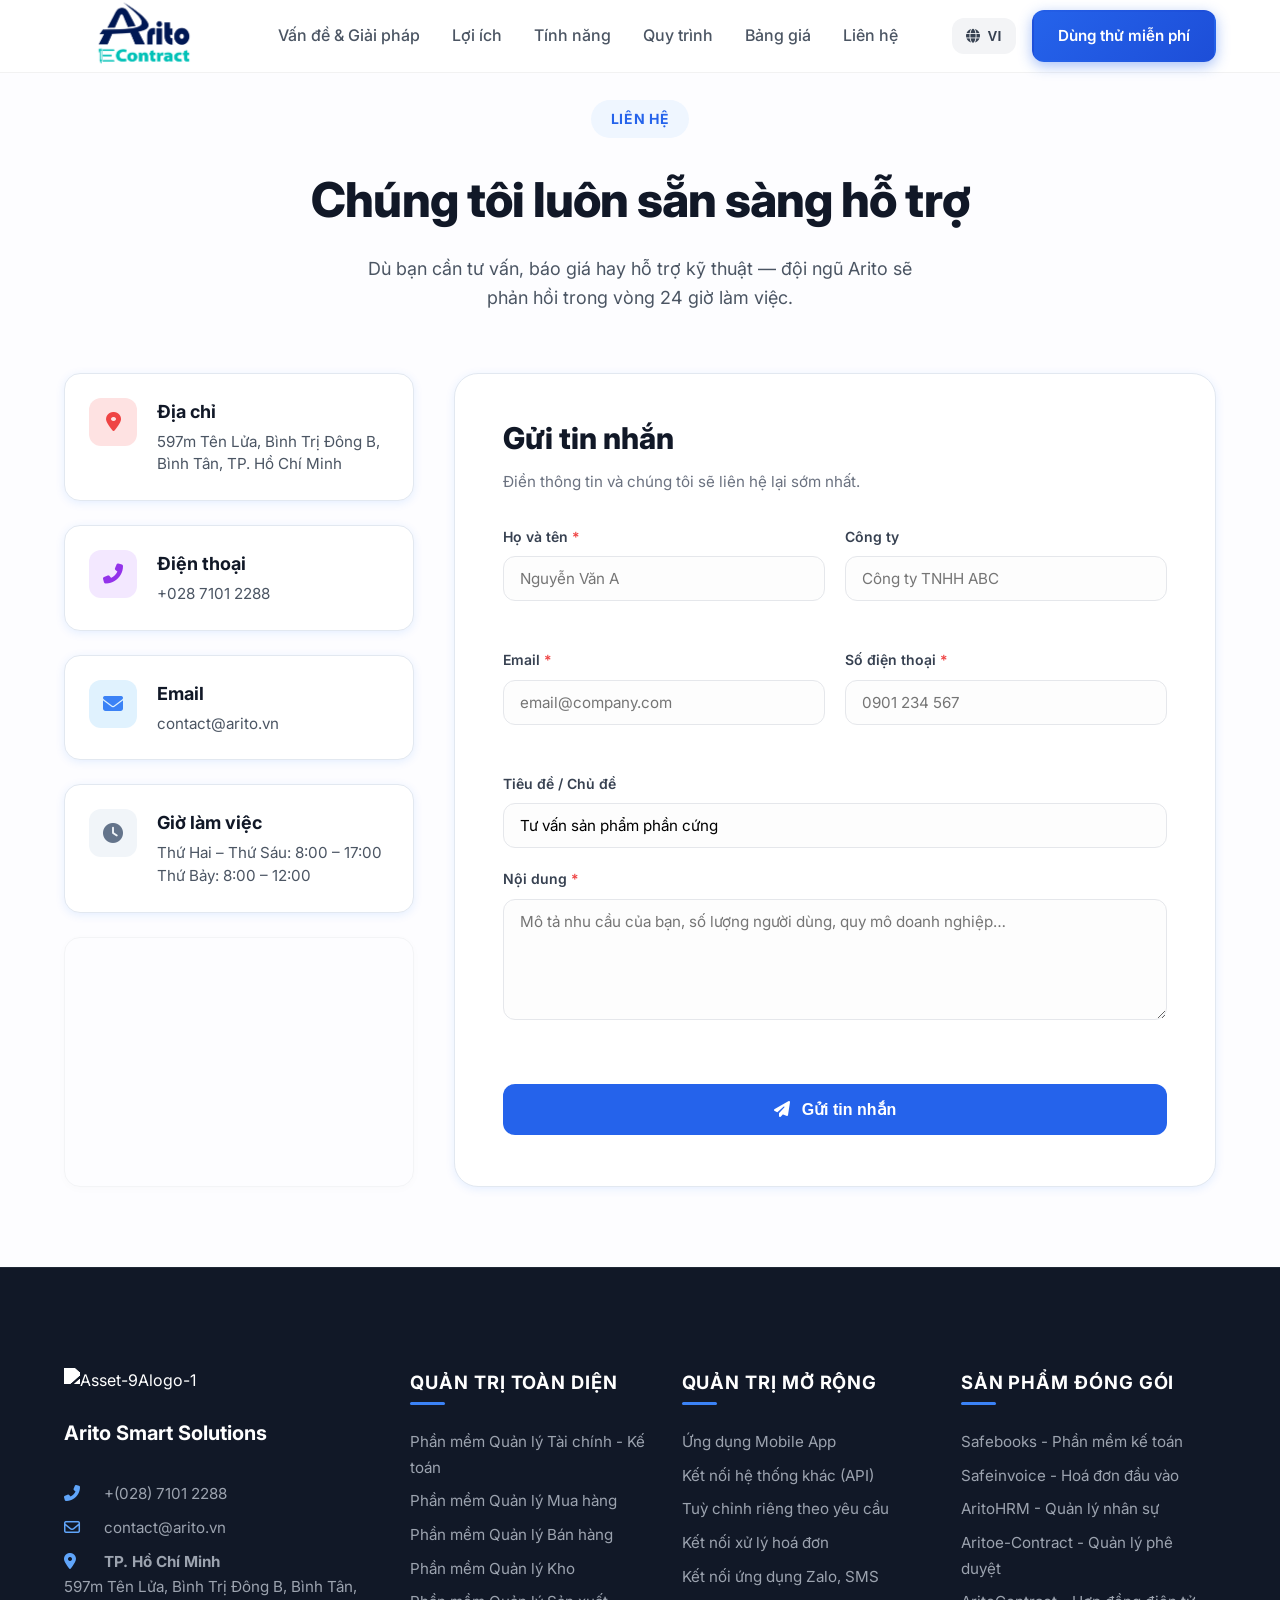
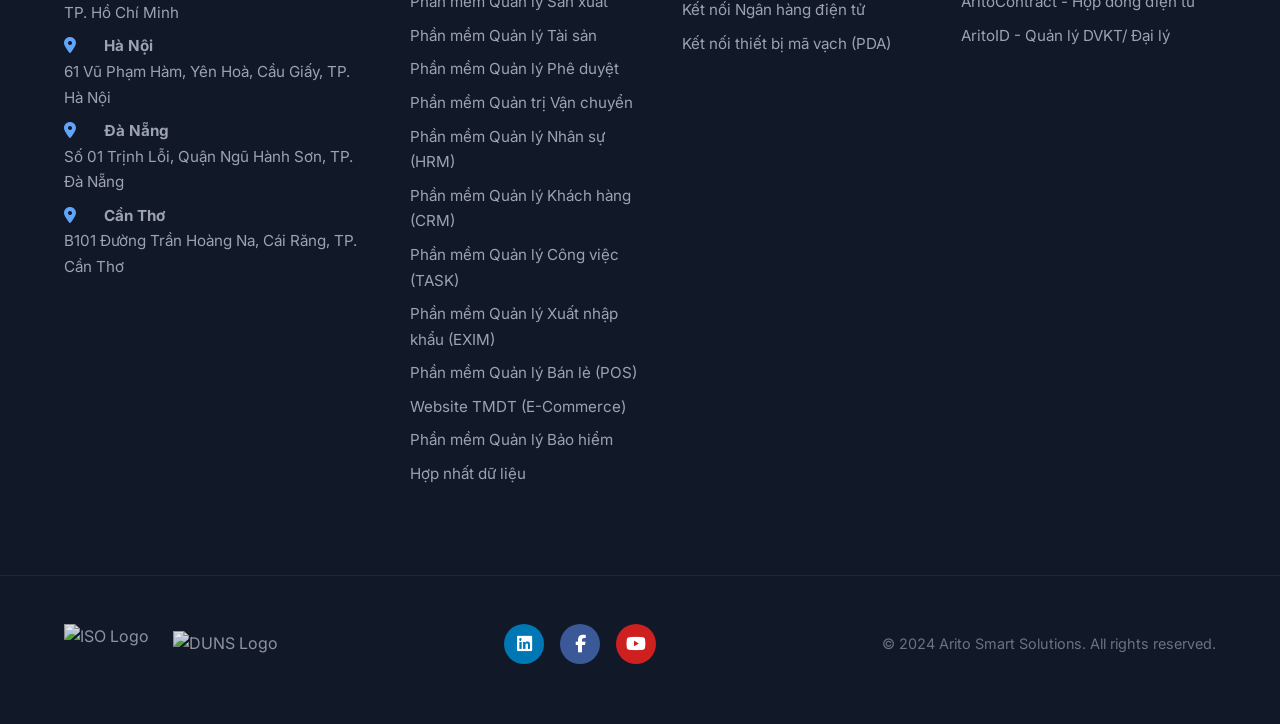
==== commit 6942bf9e: "fix 404 contact" ====
--- a/contact.html
+++ b/contact.html
@@ -141,16 +141,14 @@
 
                                 <div class="form-group-v2">
                                     <label>Tiêu đề / Chủ đề</label>
-                                    <div class="select-wrapper">
-                                        <select name="subject" id="contact-subject">
-                                            <option value="Tư vấn nền tảng Arito e-Contract">Tư vấn nền tảng Arito e-Contract</option>
-                                            <option value="Đăng ký trải nghiệm Demo">Đăng ký trải nghiệm Demo</option>
-                                            <option value="Báo giá bản quyền & triển khai">Báo giá bản quyền & triển khai</option>
-                                            <option value="Tích hợp hệ thống (HRM/ERP...)">Tích hợp hệ thống (HRM/ERP...)</option>
-                                            <option value="Hỗ trợ kỹ thuật & nghiệp vụ">Hỗ trợ kỹ thuật & nghiệp vụ</option>
-                                            <option value="Khác">Khác</option>
-                                        </select>
-                                    </div>
+                                    <select name="subject" id="contact-subject">
+                                        <option value="Tư vấn sản phẩm phần cứng">Tư vấn sản phẩm phần cứng</option>
+                                        <option value="Tư vấn giải pháp phần mềm">Tư vấn giải pháp phần mềm</option>
+                                        <option value="Demo & thử nghiệm">Demo & thử nghiệm</option>
+                                        <option value="Báo giá dự án">Báo giá dự án</option>
+                                        <option value="Hỗ trợ kỹ thuật">Hỗ trợ kỹ thuật</option>
+                                        <option value="Khác">Khác</option>
+                                    </select>
                                 </div>
 
                                 <div class="form-group-v2">
@@ -176,13 +174,11 @@
     <!-- ==================== FOOTER ==================== -->
     <div id="footer-placeholder"></div>
 
-    <!-- Translations (required by script.js language switcher) -->
-    <script src="translations.js"></script>
+    <!-- EmailJS SDK (must load before script.js) -->
+    <script type="text/javascript" src="https://cdn.jsdelivr.net/npm/@emailjs/browser@4/dist/email.min.js"></script>
     <!-- Scripts -->
     <script src="components/navbar.js"></script>
     <script src="components/footer.js"></script>
-    <!-- EmailJS SDK (must load before script.js) -->
-    <script type="text/javascript" src="https://cdn.jsdelivr.net/npm/@emailjs/browser@4/dist/email.min.js"></script>
     <script src="script.js"></script>
 </body>
 
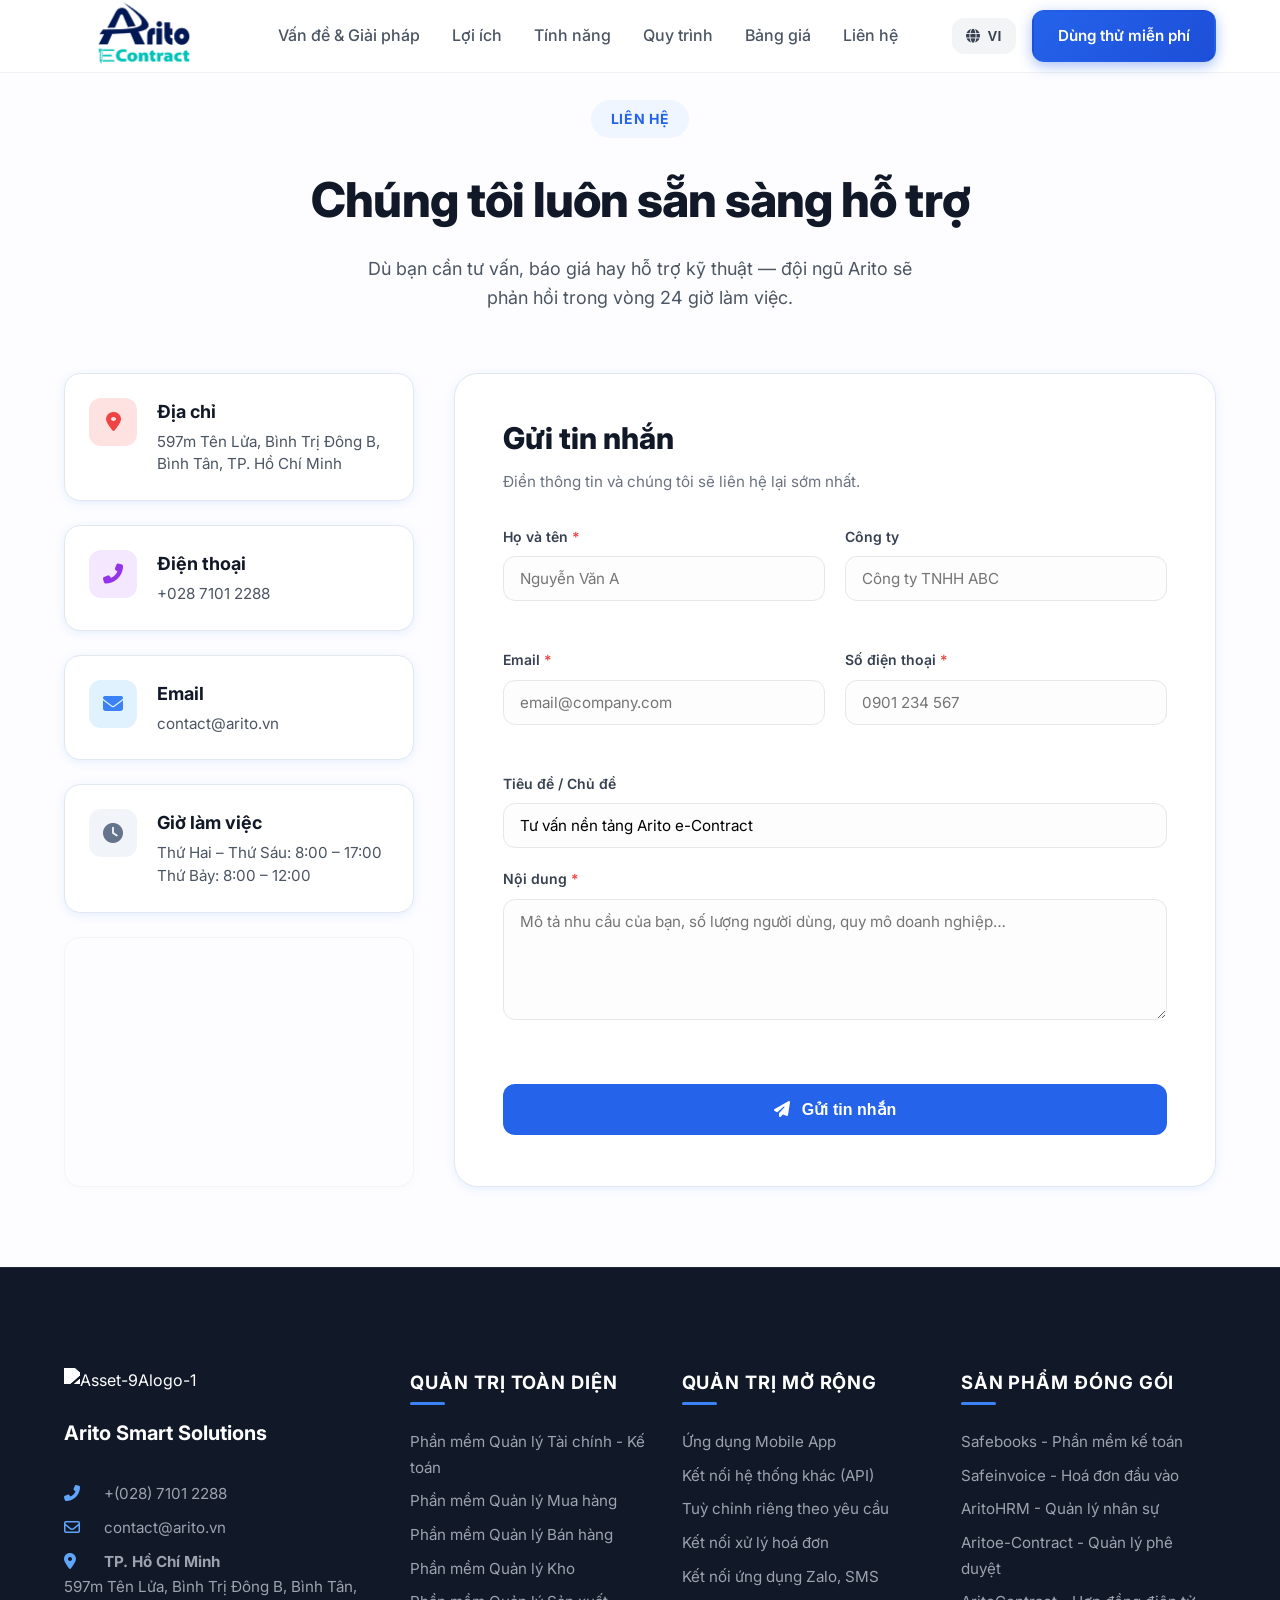
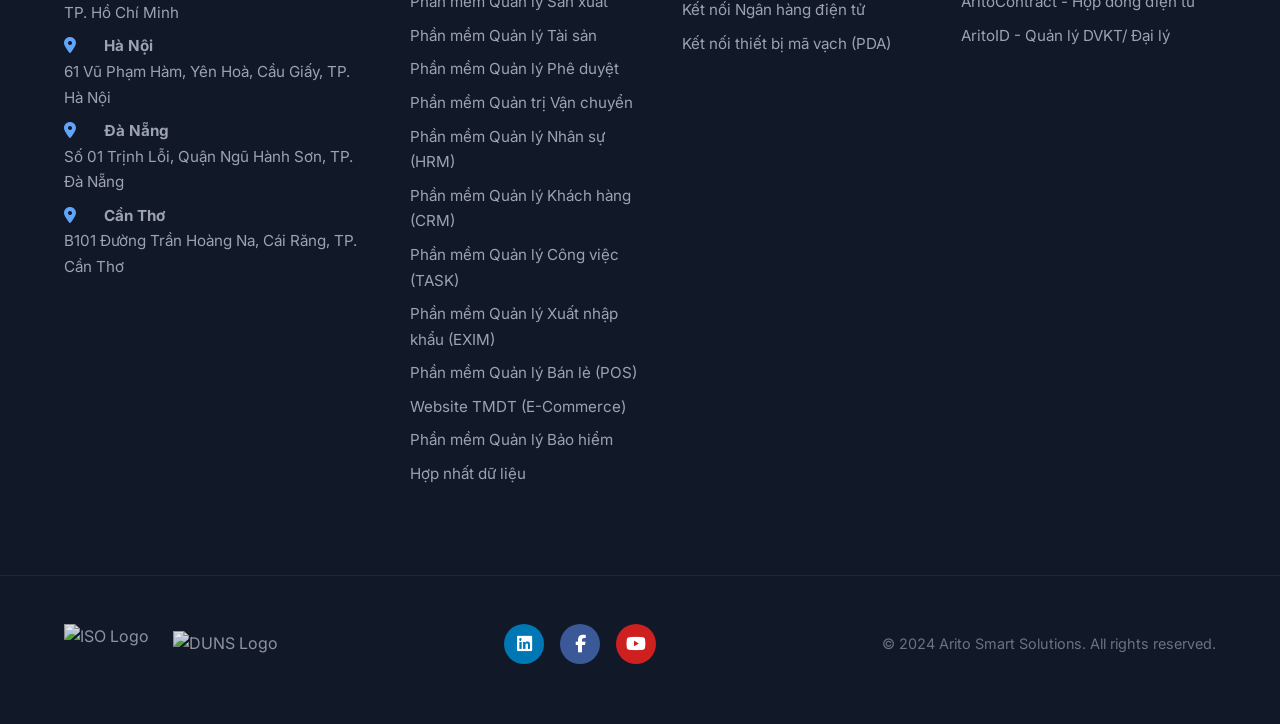
==== commit 9ab23ca0: "change option in Tiêu đề" ====
--- a/contact.html
+++ b/contact.html
@@ -142,11 +142,14 @@
                                 <div class="form-group-v2">
                                     <label>Tiêu đề / Chủ đề</label>
                                     <select name="subject" id="contact-subject">
-                                        <option value="Tư vấn sản phẩm phần cứng">Tư vấn sản phẩm phần cứng</option>
-                                        <option value="Tư vấn giải pháp phần mềm">Tư vấn giải pháp phần mềm</option>
-                                        <option value="Demo & thử nghiệm">Demo & thử nghiệm</option>
-                                        <option value="Báo giá dự án">Báo giá dự án</option>
-                                        <option value="Hỗ trợ kỹ thuật">Hỗ trợ kỹ thuật</option>
+                                        <option value="Tư vấn nền tảng Arito e-Contract">Tư vấn nền tảng Arito
+                                            e-Contract</option>
+                                        <option value="Đăng ký trải nghiệm Demo">Đăng ký trải nghiệm Demo</option>
+                                        <option value="Báo giá bản quyền & triển khai">Báo giá bản quyền & triển khai
+                                        </option>
+                                        <option value="Tích hợp hệ thống (HRM/ERP...)">Tích hợp hệ thống (HRM/ERP...)
+                                        </option>
+                                        <option value="Hỗ trợ kỹ thuật & nghiệp vụ">Hỗ trợ kỹ thuật & nghiệp vụ</option>
                                         <option value="Khác">Khác</option>
                                     </select>
                                 </div>
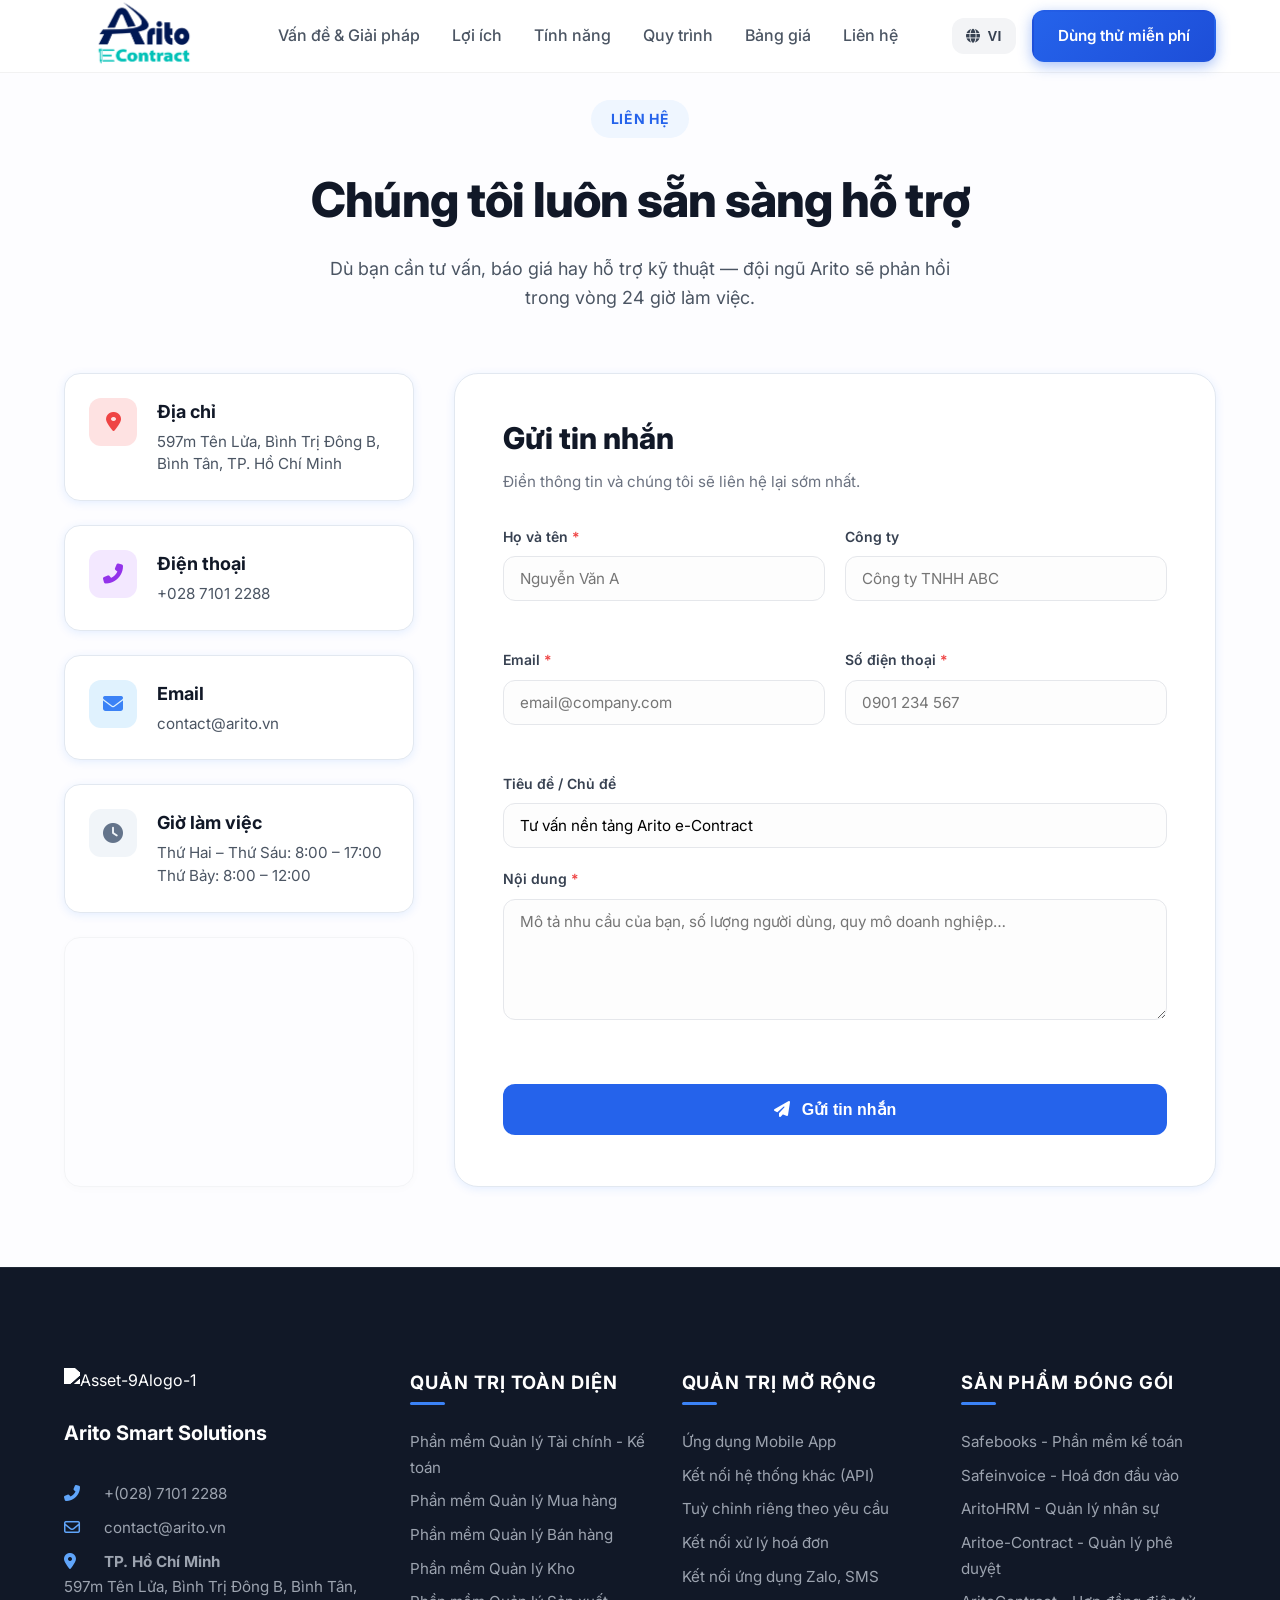
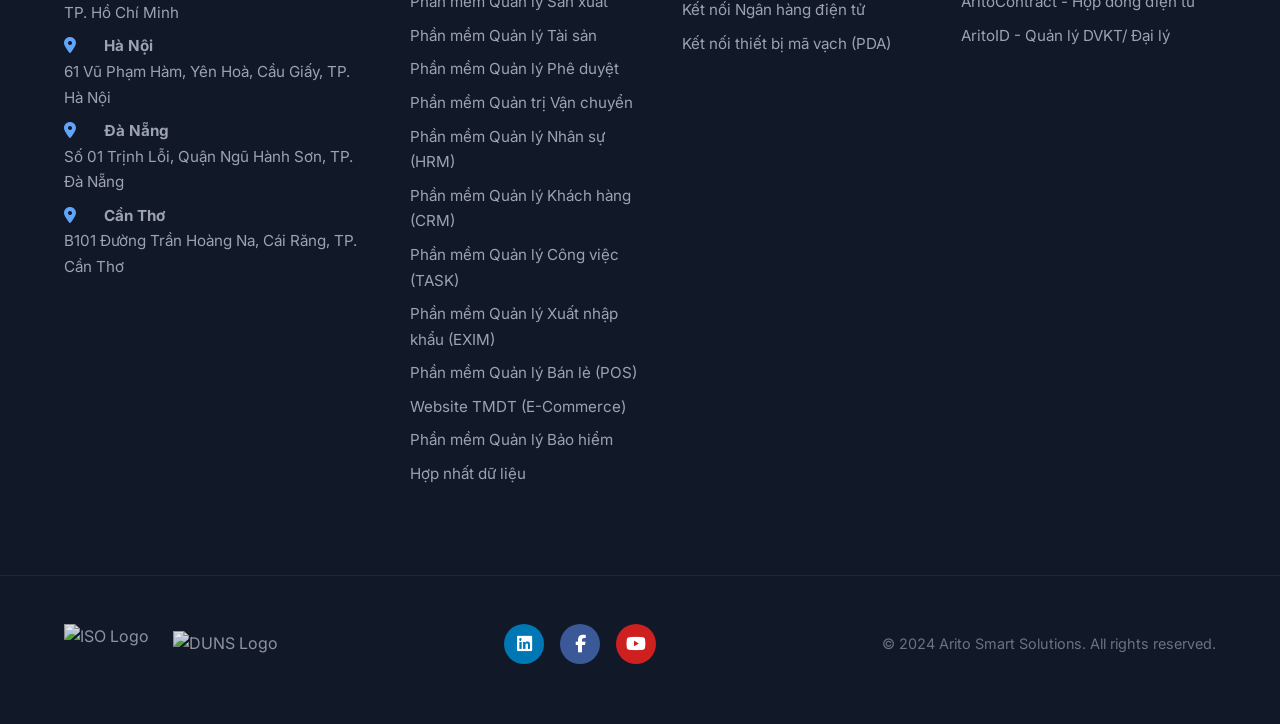
==== commit 33ef0f1b: "add eng in lienhe" ====
--- a/contact.html
+++ b/contact.html
@@ -32,9 +32,9 @@
         <section class="contact-hero-v2">
             <div class="container">
                 <div class="hero-header">
-                    <span class="badge-v2">LIÊN HỆ</span>
-                    <h1 class="main-title">Chúng tôi luôn sẵn sàng hỗ trợ</h1>
-                    <p class="main-subtitle">
+                    <span class="badge-v2" data-i18n="contactPage.hero.badge">LIÊN HỆ</span>
+                    <h1 class="main-title" data-i18n="contactPage.hero.title">Chúng tôi luôn sẵn sàng hỗ trợ</h1>
+                    <p class="main-subtitle" data-i18n="contactPage.hero.subtitle">
                         Dù bạn cần tư vấn, báo giá hay hỗ trợ kỹ thuật — đội ngũ Arito sẽ<br>
                         phản hồi trong vòng 24 giờ làm việc.
                     </p>
@@ -51,7 +51,7 @@
                         <div class="info-card-v2">
                             <div class="card-icon"><i class="fas fa-map-marker-alt"></i></div>
                             <div class="card-text">
-                                <h3>Địa chỉ</h3>
+                                <h3 data-i18n="contactPage.info.address">Địa chỉ</h3>
                                 <p>597m Tên Lửa, Bình Trị Đông B, Bình Tân, TP. Hồ Chí Minh</p>
                             </div>
                         </div>
@@ -59,7 +59,7 @@
                         <div class="info-card-v2">
                             <div class="card-icon"><i class="fas fa-phone-alt"></i></div>
                             <div class="card-text">
-                                <h3>Điện thoại</h3>
+                                <h3 data-i18n="contactPage.info.phone">Điện thoại</h3>
                                 <p>+028 7101 2288</p>
                             </div>
                         </div>
@@ -67,7 +67,7 @@
                         <div class="info-card-v2">
                             <div class="card-icon"><i class="fas fa-envelope"></i></div>
                             <div class="card-text">
-                                <h3>Email</h3>
+                                <h3 data-i18n="contactPage.info.email">Email</h3>
                                 <p>contact@arito.vn</p>
                             </div>
                         </div>
@@ -75,9 +75,9 @@
                         <div class="info-card-v2">
                             <div class="card-icon"><i class="fas fa-clock"></i></div>
                             <div class="card-text">
-                                <h3>Giờ làm việc</h3>
-                                <p>Thứ Hai – Thứ Sáu: 8:00 – 17:00</p>
-                                <p>Thứ Bảy: 8:00 – 12:00</p>
+                                <h3 data-i18n="contactPage.info.hours">Giờ làm việc</h3>
+                                <p data-i18n="contactPage.info.monFri">Thứ Hai – Thứ Sáu: 8:00 – 17:00</p>
+                                <p data-i18n="contactPage.info.sat">Thứ Bảy: 8:00 – 12:00</p>
                             </div>
                         </div>
 
@@ -95,76 +95,79 @@
                             <div class="success-icon">
                                 <i class="fas fa-check-circle"></i>
                             </div>
-                            <h2>Cảm ơn bạn đã liên hệ!</h2>
-                            <p>Chúng tôi đã nhận được thông tin và sẽ phản hồi trong vòng <strong>24 giờ</strong> làm
+                            <h2 data-i18n="contactPage.success.title">Cảm ơn bạn đã liên hệ!</h2>
+                            <p data-i18n="contactPage.success.desc">Chúng tôi đã nhận được thông tin và sẽ phản hồi trong vòng <strong>24 giờ</strong> làm
                                 việc.</p>
-                            <button class="reset-btn-v2" id="contact-reset-btn" type="button">
+                            <button class="reset-btn-v2" id="contact-reset-btn" type="button" data-i18n="contactPage.success.reset">
                                 Gửi liên hệ khác
                             </button>
                         </div>
 
                         <div id="contact-form-container">
                             <div class="form-header-v2">
-                                <h2>Gửi tin nhắn</h2>
-                                <p>Điền thông tin và chúng tôi sẽ liên hệ lại sớm nhất.</p>
+                                <h2 data-i18n="contactPage.form.title">Gửi tin nhắn</h2>
+                                <p data-i18n="contactPage.form.subtitle">Điền thông tin và chúng tôi sẽ liên hệ lại sớm nhất.</p>
                             </div>
 
                             <form id="contact-form" class="contact-form-v2" novalidate>
                                 <div class="form-row-v2">
                                     <div class="form-group-v2">
-                                        <label>Họ và tên <span>*</span></label>
+                                        <label data-i18n="contactPage.form.name">Họ và tên <span>*</span></label>
                                         <input type="text" name="name" id="contact-name" placeholder="Nguyễn Văn A"
-                                            required>
+                                            data-i18n-placeholder="contactPage.form.placeholderName" required>
                                         <span class="error-msg" id="error-name"></span>
                                     </div>
                                     <div class="form-group-v2">
-                                        <label>Công ty</label>
+                                        <label data-i18n="contactPage.form.company">Công ty</label>
                                         <input type="text" name="company" id="contact-company"
-                                            placeholder="Công ty TNHH ABC">
+                                            placeholder="Công ty TNHH ABC"
+                                            data-i18n-placeholder="contactPage.form.placeholderCompany">
                                     </div>
                                 </div>
 
                                 <div class="form-row-v2">
                                     <div class="form-group-v2">
-                                        <label>Email <span>*</span></label>
+                                        <label data-i18n="contactPage.form.email">Email <span>*</span></label>
                                         <input type="email" name="email" id="contact-email"
-                                            placeholder="email@company.com" required>
+                                            placeholder="email@company.com"
+                                            data-i18n-placeholder="contactPage.form.placeholderEmail" required>
                                         <span class="error-msg" id="error-email"></span>
                                     </div>
                                     <div class="form-group-v2">
-                                        <label>Số điện thoại <span>*</span></label>
+                                        <label data-i18n="contactPage.form.phone">Số điện thoại <span>*</span></label>
                                         <input type="tel" name="phone" id="contact-phone" placeholder="0901 234 567"
-                                            required>
+                                            data-i18n-placeholder="contactPage.form.placeholderPhone" required>
                                         <span class="error-msg" id="error-phone"></span>
                                     </div>
                                 </div>
 
                                 <div class="form-group-v2">
-                                    <label>Tiêu đề / Chủ đề</label>
+                                    <label data-i18n="contactPage.form.subject">Tiêu đề / Chủ đề</label>
                                     <select name="subject" id="contact-subject">
-                                        <option value="Tư vấn nền tảng Arito e-Contract">Tư vấn nền tảng Arito
+                                        <option value="Tư vấn nền tảng Arito e-Contract" data-i18n="contactPage.form.subjects[0]">Tư vấn nền tảng Arito
                                             e-Contract</option>
-                                        <option value="Đăng ký trải nghiệm Demo">Đăng ký trải nghiệm Demo</option>
-                                        <option value="Báo giá bản quyền & triển khai">Báo giá bản quyền & triển khai
+                                        <option value="Đăng ký trải nghiệm Demo" data-i18n="contactPage.form.subjects[1]">Đăng ký trải nghiệm Demo</option>
+                                        <option value="Báo giá bản quyền & triển khai" data-i18n="contactPage.form.subjects[2]">Báo giá bản quyền & triển khai
                                         </option>
-                                        <option value="Tích hợp hệ thống (HRM/ERP...)">Tích hợp hệ thống (HRM/ERP...)
+                                        <option value="Tích hợp hệ thống (HRM/ERP...)" data-i18n="contactPage.form.subjects[3]">Tích hợp hệ thống (HRM/ERP...)
                                         </option>
-                                        <option value="Hỗ trợ kỹ thuật & nghiệp vụ">Hỗ trợ kỹ thuật & nghiệp vụ</option>
-                                        <option value="Khác">Khác</option>
+                                        <option value="Hỗ trợ kỹ thuật & nghiệp vụ" data-i18n="contactPage.form.subjects[4]">Hỗ trợ kỹ thuật & nghiệp vụ</option>
+                                        <option value="Khác" data-i18n="contactPage.form.subjects[5]">Khác</option>
                                     </select>
                                 </div>
 
                                 <div class="form-group-v2">
-                                    <label>Nội dung <span>*</span></label>
+                                    <label data-i18n="contactPage.form.message">Nội dung <span>*</span></label>
                                     <textarea name="message" id="contact-message"
                                         placeholder="Mô tả nhu cầu của bạn, số lượng người dùng, quy mô doanh nghiệp…"
+                                        data-i18n-placeholder="contactPage.form.placeholderMessage"
                                         rows="5" required></textarea>
                                     <span class="error-msg" id="error-message"></span>
                                 </div>
 
                                 <button type="submit" class="submit-btn-v2" id="contact-submit-btn">
                                     <i class="fas fa-paper-plane"></i>
-                                    <span>Gửi tin nhắn</span>
+                                    <span data-i18n="contactPage.form.submit">Gửi tin nhắn</span>
                                 </button>
                             </form>
                         </div>
@@ -180,6 +183,7 @@
     <!-- EmailJS SDK (must load before script.js) -->
     <script type="text/javascript" src="https://cdn.jsdelivr.net/npm/@emailjs/browser@4/dist/email.min.js"></script>
     <!-- Scripts -->
+    <script src="translations.js"></script>
     <script src="components/navbar.js"></script>
     <script src="components/footer.js"></script>
     <script src="script.js"></script>
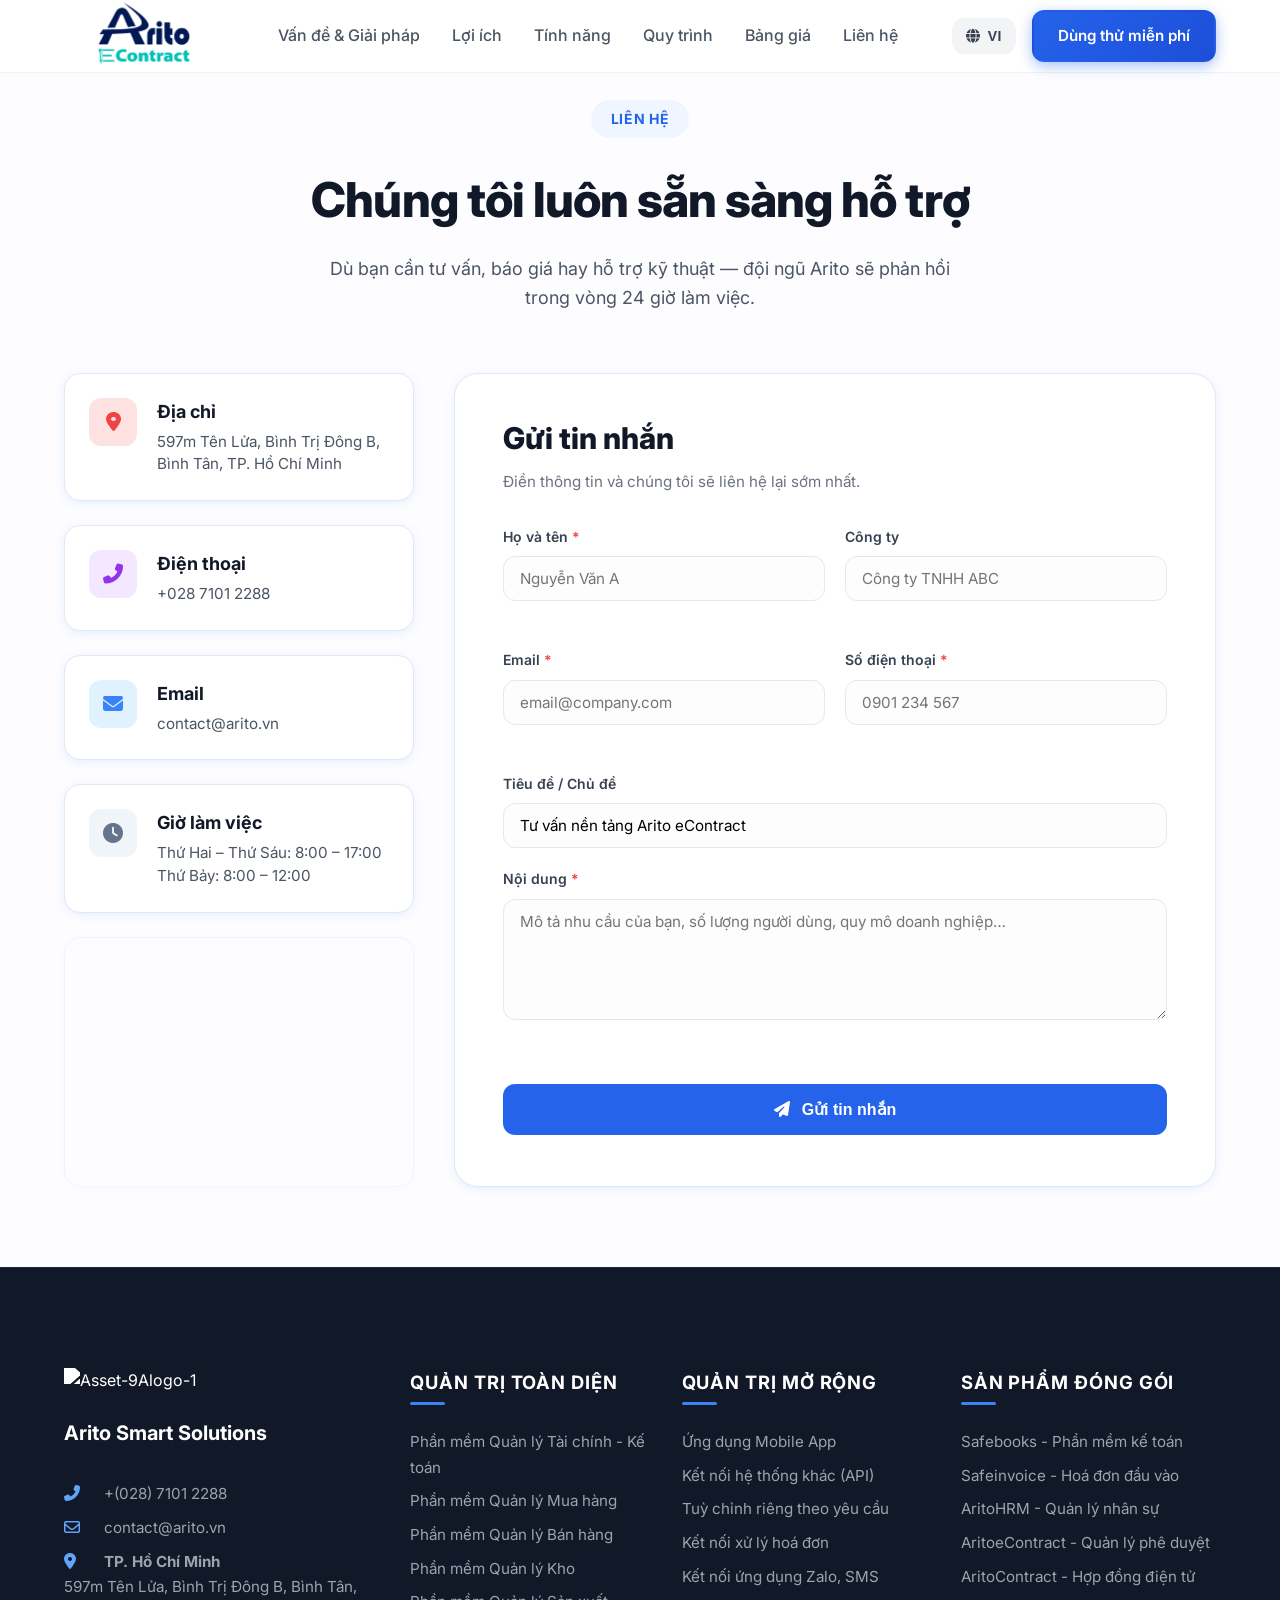
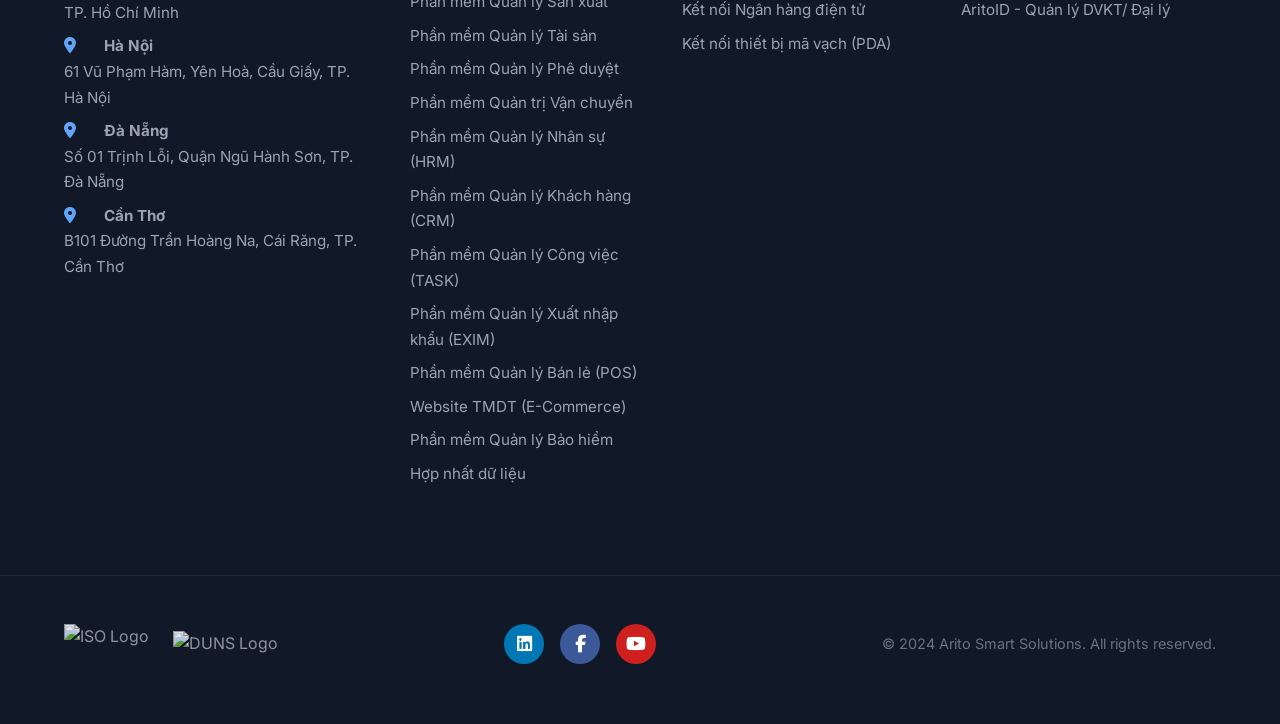
==== commit 9de5114a: "change econtract" ====
--- a/contact.html
+++ b/contact.html
@@ -144,8 +144,8 @@
                                 <div class="form-group-v2">
                                     <label data-i18n="contactPage.form.subject">Tiêu đề / Chủ đề</label>
                                     <select name="subject" id="contact-subject">
-                                        <option value="Tư vấn nền tảng Arito e-Contract" data-i18n="contactPage.form.subjects[0]">Tư vấn nền tảng Arito
-                                            e-Contract</option>
+                                        <option value="Tư vấn nền tảng Arito eContract" data-i18n="contactPage.form.subjects[0]">Tư vấn nền tảng Arito
+                                            eContract</option>
                                         <option value="Đăng ký trải nghiệm Demo" data-i18n="contactPage.form.subjects[1]">Đăng ký trải nghiệm Demo</option>
                                         <option value="Báo giá bản quyền & triển khai" data-i18n="contactPage.form.subjects[2]">Báo giá bản quyền & triển khai
                                         </option>
